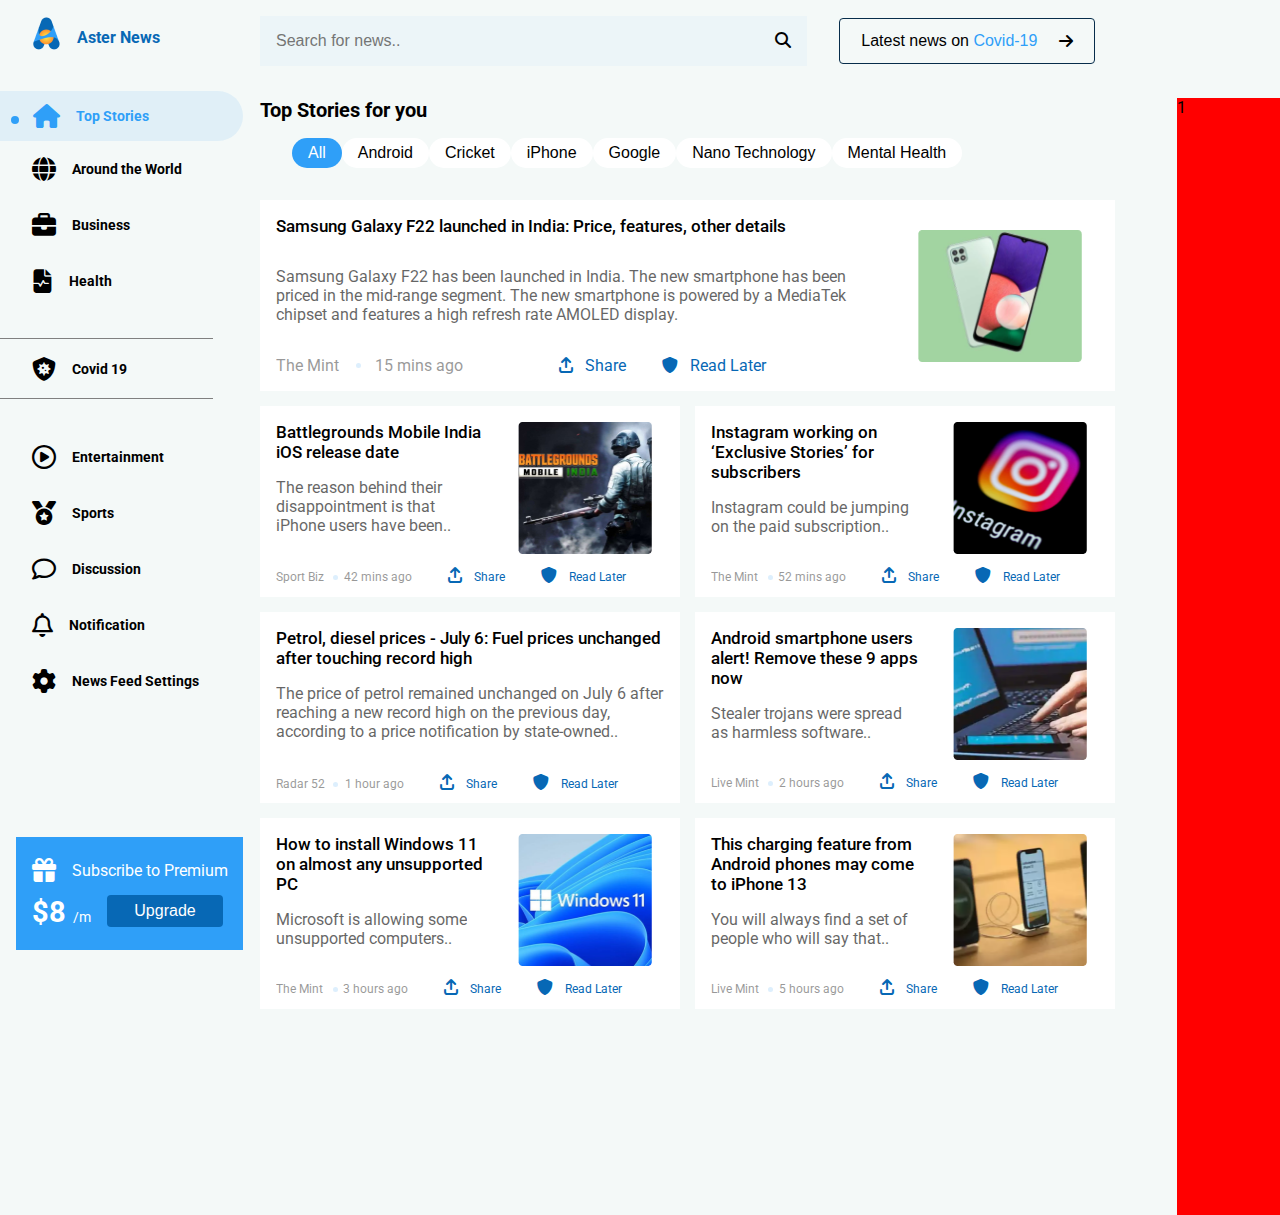
==== index.html @ c5ad4057 "bu seferki ele bil yaxsidi" ====
<!DOCTYPE html>
<html lang="en">
  <head>
    <meta charset="UTF-8" />
    <meta name="viewport" content="width=device-width, initial-scale=1.0" />
    <title>Document</title>
    <!-- css -->
    <link rel="stylesheet" href="./assets/css/style.css" />
    <!-- font -->
    <link
      rel="stylesheet"
      href="https://cdnjs.cloudflare.com/ajax/libs/font-awesome/6.5.2/css/all.min.css"
    />
  </head>
  <body>
    <main class="flex">
      <!-- aside-left -->
      <aside>
        <div class="logo--container flex alingItems pt-16 pl-32">
          <figure class="logo icon--md">
            <img src="./assets/img/Group 2 1.png" alt="logo" />
          </figure>
          <h1 class="pl-16 font--700">Aster News</h1>
        </div>
        <nav>
          <ul class="pt-32">
            <li class="nav--active flex alingItems pl-32">
              <i class="home fa-solid fa-house icon--sm"></i>
              <p class="home text--sm pl-16 font--700">Top Stories</p>
            </li>

            <li class="flex alingItems pl-32 pt-16">
              <i class="fa-solid fa-globe icon--sm"></i>
              <p class="text--sm pl-16 font--700">Around the World</p>
            </li>
            <li class="flex alingItems pl-32 pt-32">
              <i class="fa-solid fa-briefcase icon--sm"></i>
              <p class="text--sm pl-16 font--700">Business</p>
            </li>
            <li class="flex alingItems pl-32 pt-32">
              <i class="fa-solid fa-file-waveform icon--sm"></i>
              <p class="text--sm pl-16 font--700">Health</p>
            </li>
            <div class="nav--covid19 py-32">
              <li class="covid19 flex alingItems pl-32 pt-32">
                <i class="fa-solid fa-shield-virus icon--sm"></i>
                <p class="text--sm pl-16 font--700">Covid 19</p>
              </li>
            </div>
            <li class="flex alingItems pl-32 pt-32">
              <i class="fa-regular fa-circle-play icon--sm"></i>
              <p class="text--sm pl-16 font--700">Entertainment</p>
            </li>
            <li class="flex alingItems pl-32 pt-32">
              <i class="fa-solid fa-medal icon--sm"></i>
              <p class="text--sm pl-16 font--700">Sports</p>
            </li>
            <li class="flex alingItems pl-32 pt-32">
              <i class="fa-regular fa-comment icon--sm"></i>
              <p class="text--sm pl-16 font--700">Discussion</p>
            </li>
            <li class="flex alingItems pl-32 pt-32">
              <i class="fa-regular fa-bell icon--sm"></i>
              <p class="text--sm pl-16 font--700">Notification</p>
            </li>
            <li class="flex alingItems pl-32 pt-32">
              <i class="fa-solid fa-gear icon--sm"></i>
              <p class="text--sm pl-16 font--700">News Feed Settings</p>
            </li>
          </ul>
        </nav>
        <div class="subscribe flex flex-column justifyEvenly m-16 p-16">
          <div class="flex alingItems pb-8">
            <i class="fa-solid fa-gift icon--sm"></i>
            <span class="font--400 pl-16 nowrap">Subscribe to Premium</span>
          </div>
          <div class="flex">
            <span class="font--700 text--xxl"
              >$8 <small class="font--400 text--sm">/m</small></span
            >
            <button class="subscribe--button btn--sm ml-16">Upgrade</button>
          </div>
        </div>
      </aside>
      <section class="section-container">
        <!-- header -->
        <header class="flex justifyBetween">
          <div class="flex alingItems mt-16">
            <div class="src-container">
              <input
                class="src-input p-16"
                placeholder="Search for news.."
                type="text"
              />
              <i class="fa-solid fa-magnifying-glass icon--xs p-16"></i>
            </div>
            <button
              class="button-covid19 flex btn--xl alingItems justifyEvenly ml-32"
            >
              <p class="font--400">
                Latest news on
                <span class="src-covid19 font--500"> Covid-19 </span>
              </p>
              <i class="fa-solid fa-arrow-right icon--xs"></i>
            </button>
          </div>
          <button
            class="src-profile btn--md flex alingItems justifyEvenly mt-32"
          >
            <i class="fa-regular fa-user icon--sm"></i>
            <span class="font--400">My Profile</span>
            <i class="fa-solid fa-chevron-down"></i>
          </button>
        </header>
        <!-- center-nav -->
        <div class="flex justifyBetween mt-32">
          <div>
            <p class="text--lg font--700 pb-16">Top Stories for you</p>
            <div class="center-nav flex ml-32">
              <button class="center-nav-active">All</button>
              <button>Android</button>
              <button>Cricket</button>
              <button>iPhone</button>
              <button>Google</button>
              <button>Nano Technology</button>
              <button>Mental Health</button>
            </div>
            <div class="parent mt-32">
              <!-- div1 -->
              <div class="div1 grid-md flex pl-16">
                <div class="flex flex-column justifyAround text-width-md">
                  <p class="font--500 text--xl">
                    Samsung Galaxy F22 launched in India: Price, features, other
                    details
                  </p>

                  <p class="text-opacity-60">
                    Samsung Galaxy F22 has been launched in India. The new
                    smartphone has been priced in the mid-range segment. The new
                    smartphone is powered by a MediaTek chipset and features a
                    high refresh rate AMOLED display.
                  </p>
                  <div class="position-relative flex alingItems">
                    <div class="pr-32 text-opacity-40">
                      <span>The Mint</span>
                      <span class="minute--point-md px-32">15 mins ago</span>
                    </div>
                    <div class="box-end pl-32">
                      <i class="fa-solid fa-arrow-up-from-bracket pr-8"></i>
                      <span class="pr-32">Share</span>
                      <i class="fa-solid fa-shield pr-8"></i>
                      <span>Read Later</span>
                    </div>
                  </div>
                </div>
                <figure class="flex alingItems pl-32">
                  <img
                    class="img--md pr-8"
                    src="./assets/img/Rectangle 16.png"
                    alt=""
                  />
                </figure>
              </div>
              <!-- div2 -->
              <div class="div2 grid-sm">
                <div class="flex flex-column justifyAround pl-16">
                  <div class="flex mt-16">
                    <div class="text-width-sm">
                      <p class="font--500 text--xl mb-16">
                        Battlegrounds Mobile India iOS release date
                      </p>

                      <p class="text-opacity-60">
                        The reason behind their disappointment is that iPhone
                        users have been..
                      </p>
                    </div>
                    <div class="pl-32">
                      <figure>
                        <img
                          class="img--sm"
                          src="./assets/img/battleground.jpg"
                          alt=""
                        />
                      </figure>
                    </div>
                  </div>
                  <div class="position-relative flex alingItems mt-8">
                    <div class="pr-4 text-opacity-40">
                      <span class="text--xs">Sport Biz</span>
                      <span class="minute--point-sm px-16 text--xs"
                        >42 mins ago</span
                      >
                    </div>
                    <div class="box-end pl-16">
                      <i class="fa-solid fa-arrow-up-from-bracket pr-8"></i>
                      <span class="pr-32 text--xs">Share</span>
                      <i class="fa-solid fa-shield pr-8"></i>
                      <span class="text--xs">Read Later</span>
                    </div>
                  </div>
                </div>
              </div>
              <!-- div3 -->
              <div class="div3 grid-sm">
                <div class="div2 grid-sm">
                  <div class="flex flex-column justifyAround pl-16">
                    <div class="flex mt-16">
                      <div class="text-width-sm">
                        <p class="font--500 text--xl mb-16">
                          Instagram working on ‘Exclusive Stories’ for
                          subscribers
                        </p>

                        <p class="text-opacity-60">
                          Instagram could be jumping on the paid subscription..
                        </p>
                      </div>
                      <div class="pl-32">
                        <figure>
                          <img
                            class="img--sm"
                            src="./assets/img/instagram.png"
                            alt=""
                          />
                        </figure>
                      </div>
                    </div>
                    <div class="position-relative flex alingItems mt-8">
                      <div class="pr-4 text-opacity-40">
                        <span class="text--xs">The Mint</span>
                        <span class="minute--point-sm px-16 text--xs"
                          >52 mins ago</span
                        >
                      </div>
                      <div class="box-end pl-16">
                        <i class="fa-solid fa-arrow-up-from-bracket pr-8"></i>
                        <span class="pr-32 text--xs">Share</span>
                        <i class="fa-solid fa-shield pr-8"></i>
                        <span class="text--xs">Read Later</span>
                      </div>
                    </div>
                  </div>
                </div>
              </div>
              <!-- div4 -->
              <div class="div4 grid-sm">
                <div class="div2 grid-sm">
                  <div class="flex flex-column justifyAround pl-16">
                    <div class="flex mt-16">
                      <div>
                        <p class="font--500 text--xl mb-16">
                          Petrol, diesel prices - July 6: Fuel prices unchanged
                          after touching record high
                        </p>

                        <p class="text-opacity-60">
                          The price of petrol remained unchanged on July 6 after
                          reaching a new record high on the previous day,
                          according to a price notification by state-owned..
                        </p>
                      </div>
                    </div>
                    <div class="position-relative flex alingItems mt-32">
                      <div class="pr-4 text-opacity-40">
                        <span class="text--xs">Radar 52</span>
                        <span class="minute--point-sm px-16 text--xs"
                          >1 hour ago</span
                        >
                      </div>
                      <div class="box-end pl-16">
                        <i class="fa-solid fa-arrow-up-from-bracket pr-8"></i>
                        <span class="pr-32 text--xs">Share</span>
                        <i class="fa-solid fa-shield pr-8"></i>
                        <span class="text--xs">Read Later</span>
                      </div>
                    </div>
                  </div>
                </div>
              </div>
              <!-- div5 -->
              <div class="div5 grid-sm">
                <div class="div2 grid-sm">
                  <div class="flex flex-column justifyAround pl-16">
                    <div class="flex mt-16">
                      <div class="text-width-sm">
                        <p class="font--500 text--xl mb-16">
                          Android smartphone users alert! Remove these 9 apps
                          now
                        </p>

                        <p class="text-opacity-60">
                          Stealer trojans were spread as harmless software..
                        </p>
                      </div>
                      <div class="pl-32">
                        <figure>
                          <img
                            class="img--sm"
                            src="./assets/img/android.png"
                            alt=""
                          />
                        </figure>
                      </div>
                    </div>
                    <div class="position-relative flex alingItems mt-8">
                      <div class="pr-4 text-opacity-40">
                        <span class="text--xs">Live Mint</span>
                        <span class="minute--point-sm px-16 text--xs"
                          >2 hours ago</span
                        >
                      </div>
                      <div class="box-end pl-16">
                        <i class="fa-solid fa-arrow-up-from-bracket pr-8"></i>
                        <span class="pr-32 text--xs">Share</span>
                        <i class="fa-solid fa-shield pr-8"></i>
                        <span class="text--xs">Read Later</span>
                      </div>
                    </div>
                  </div>
                </div>
              </div>
              <!-- div6 -->
              <div class="div6 grid-sm">
                <div class="div2 grid-sm">
                  <div class="flex flex-column justifyAround pl-16">
                    <div class="flex mt-16">
                      <div class="text-width-sm">
                        <p class="font--500 text--xl mb-16">
                          How to install Windows 11 on almost any unsupported PC
                        </p>

                        <p class="text-opacity-60">
                          Microsoft is allowing some unsupported computers..
                        </p>
                      </div>
                      <div class="pl-32">
                        <figure>
                          <img
                            class="img--sm"
                            src="./assets/img/windows 11.png"
                            alt=""
                          />
                        </figure>
                      </div>
                    </div>
                    <div class="position-relative flex alingItems mt-8">
                      <div class="pr-4 text-opacity-40">
                        <span class="text--xs">The Mint</span>
                        <span class="minute--point-sm px-16 text--xs"
                          >3 hours ago</span
                        >
                      </div>
                      <div class="box-end pl-16">
                        <i class="fa-solid fa-arrow-up-from-bracket pr-8"></i>
                        <span class="pr-32 text--xs">Share</span>
                        <i class="fa-solid fa-shield pr-8"></i>
                        <span class="text--xs">Read Later</span>
                      </div>
                    </div>
                  </div>
                </div>
              </div>
              <!-- div7 -->
              <div class="div7 grid-sm">
                <div class="div2 grid-sm">
                  <div class="flex flex-column justifyAround pl-16">
                    <div class="flex mt-16">
                      <div class="text-width-sm">
                        <p class="font--500 text--xl mb-16">
                          This charging feature from Android phones may come to
                          iPhone 13
                        </p>

                        <p class="text-opacity-60">
                          You will always find a set of people who will say
                          that..
                        </p>
                      </div>
                      <div class="pl-32">
                        <figure>
                          <img
                            class="img--sm"
                            src="./assets/img/charging phone.png"
                            alt=""
                          />
                        </figure>
                      </div>
                    </div>
                    <div class="position-relative flex alingItems mt-8">
                      <div class="pr-4 text-opacity-40">
                        <span class="text--xs">Live Mint</span>
                        <span class="minute--point-sm px-16 text--xs"
                          >5 hours ago</span
                        >
                      </div>
                      <div class="box-end pl-16">
                        <i class="fa-solid fa-arrow-up-from-bracket pr-8"></i>
                        <span class="pr-32 text--xs">Share</span>
                        <i class="fa-solid fa-shield pr-8"></i>
                        <span class="text--xs">Read Later</span>
                      </div>
                    </div>
                  </div>
                </div>
              </div>
            </div>
          </div>
          <aside class="aside-right">1</aside>
        </div>
      </section>
    </main>
  </body>
</html>
---- assets/css/style.css ----
@import url(../css/font.css);
@import url(../css/button.css);
@import url(../css/color.css);
@import url(../css/flex.css);
@import url(../css/icon.css);
@import url(../css/img.css);
@import url(../css/margin.css);
@import url(../css/padding.css);
@import url(../css/text.css);
@import url(../css/reset.css);
@import url(../css/aside--left.css);
@import url(../css/section-center.css);
@import url(../css/aside--right.css);
@import url(../css/grid.css);
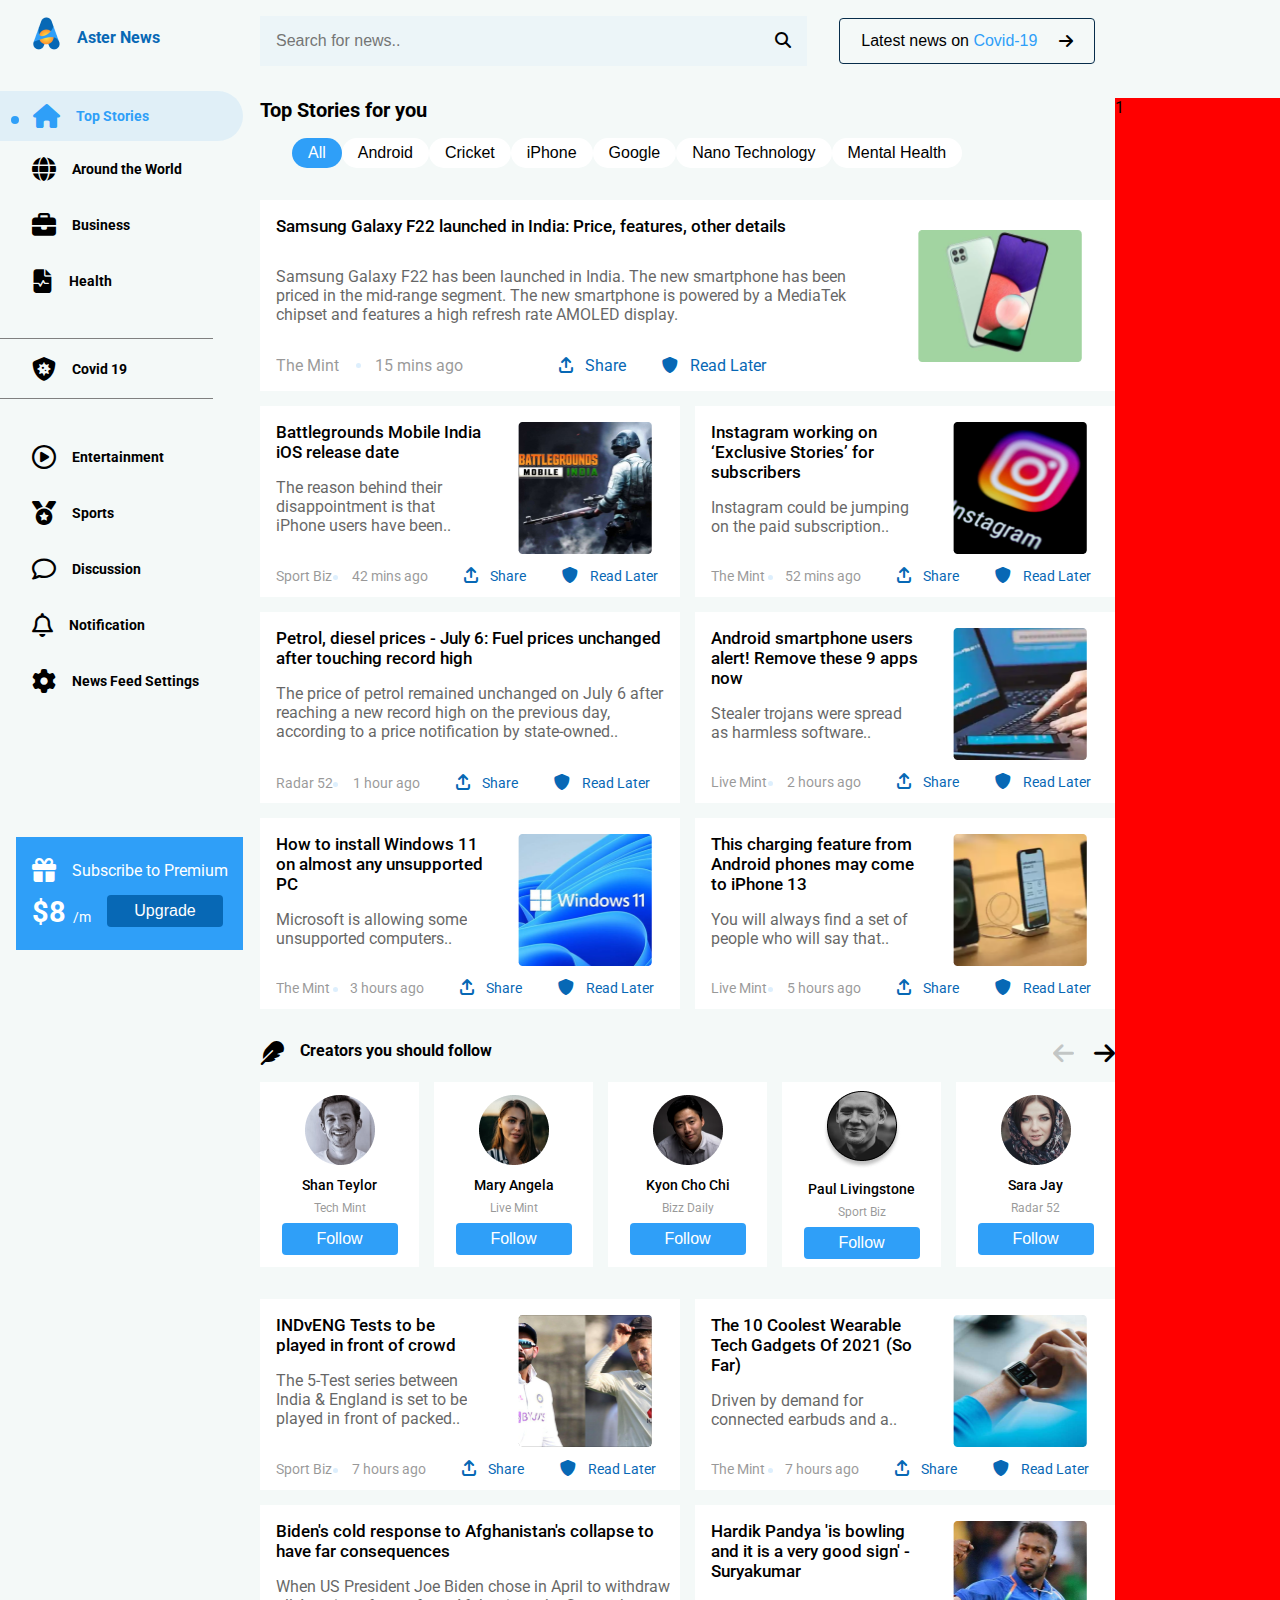
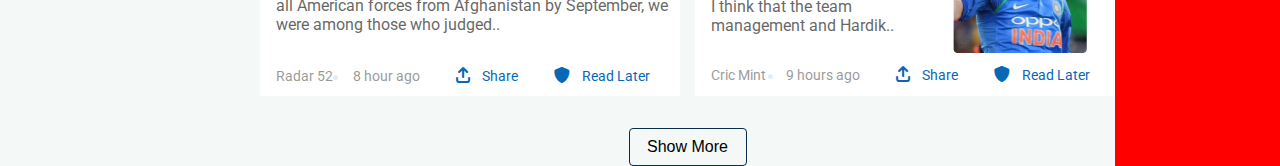
==== commit c0dc8cf4: "alinir" ====
--- a/index.html
+++ b/index.html
@@ -125,7 +125,7 @@
               <button>Nano Technology</button>
               <button>Mental Health</button>
             </div>
-            <div class="parent mt-32">
+            <div class="parent-box-1 mt-32">
               <!-- div1 -->
               <div class="div1 grid-md flex pl-16">
                 <div class="flex flex-column justifyAround text-width-md">
@@ -203,24 +203,276 @@
               </div>
               <!-- div3 -->
               <div class="div3 grid-sm">
-                <div class="div2 grid-sm">
+                <div class="flex flex-column justifyAround pl-16">
+                  <div class="flex mt-16">
+                    <div class="text-width-sm">
+                      <p class="font--500 text--xl mb-16">
+                        Instagram working on ‘Exclusive Stories’ for subscribers
+                      </p>
+
+                      <p class="text-opacity-60">
+                        Instagram could be jumping on the paid subscription..
+                      </p>
+                    </div>
+                    <div class="pl-32">
+                      <figure>
+                        <img
+                          class="img--sm"
+                          src="./assets/img/instagram.png"
+                          alt=""
+                        />
+                      </figure>
+                    </div>
+                  </div>
+                  <div class="position-relative flex alingItems mt-8">
+                    <div class="pr-4 text-opacity-40">
+                      <span class="text--xs">The Mint</span>
+                      <span class="minute--point-sm px-16 text--xs"
+                        >52 mins ago</span
+                      >
+                    </div>
+                    <div class="box-end pl-16">
+                      <i class="fa-solid fa-arrow-up-from-bracket pr-8"></i>
+                      <span class="pr-32 text--xs">Share</span>
+                      <i class="fa-solid fa-shield pr-8"></i>
+                      <span class="text--xs">Read Later</span>
+                    </div>
+                  </div>
+                </div>
+              </div>
+              <!-- div4 -->
+              <div class="div4 grid-sm">
+                <div class="flex flex-column justifyAround pl-16">
+                  <div class="flex mt-16">
+                    <div>
+                      <p class="font--500 text--xl mb-16">
+                        Petrol, diesel prices - July 6: Fuel prices unchanged
+                        after touching record high
+                      </p>
+
+                      <p class="text-opacity-60">
+                        The price of petrol remained unchanged on July 6 after
+                        reaching a new record high on the previous day,
+                        according to a price notification by state-owned..
+                      </p>
+                    </div>
+                  </div>
+                  <div class="position-relative flex alingItems mt-32">
+                    <div class="pr-4 text-opacity-40">
+                      <span class="text--xs">Radar 52</span>
+                      <span class="minute--point-sm px-16 text--xs"
+                        >1 hour ago</span
+                      >
+                    </div>
+                    <div class="box-end pl-16">
+                      <i class="fa-solid fa-arrow-up-from-bracket pr-8"></i>
+                      <span class="pr-32 text--xs">Share</span>
+                      <i class="fa-solid fa-shield pr-8"></i>
+                      <span class="text--xs">Read Later</span>
+                    </div>
+                  </div>
+                </div>
+              </div>
+              <!-- div5 -->
+              <div class="div5 grid-sm">
+                <div class="flex flex-column justifyAround pl-16">
+                  <div class="flex mt-16">
+                    <div class="text-width-sm">
+                      <p class="font--500 text--xl mb-16">
+                        Android smartphone users alert! Remove these 9 apps now
+                      </p>
+                      <p class="text-opacity-60">
+                        Stealer trojans were spread as harmless software..
+                      </p>
+                    </div>
+                    <div class="pl-32">
+                      <figure>
+                        <img
+                          class="img--sm"
+                          src="./assets/img/android.png"
+                          alt=""
+                        />
+                      </figure>
+                    </div>
+                  </div>
+                  <div class="position-relative flex alingItems mt-8">
+                    <div class="pr-4 text-opacity-40">
+                      <span class="text--xs">Live Mint</span>
+                      <span class="minute--point-sm px-16 text--xs"
+                        >2 hours ago</span
+                      >
+                    </div>
+                    <div class="box-end pl-16">
+                      <i class="fa-solid fa-arrow-up-from-bracket pr-8"></i>
+                      <span class="pr-32 text--xs">Share</span>
+                      <i class="fa-solid fa-shield pr-8"></i>
+                      <span class="text--xs">Read Later</span>
+                    </div>
+                  </div>
+                </div>
+              </div>
+              <!-- div6 -->
+              <div class="div6 grid-sm">
+                <div class="flex flex-column justifyAround pl-16">
+                  <div class="flex mt-16">
+                    <div class="text-width-sm">
+                      <p class="font--500 text--xl mb-16">
+                        How to install Windows 11 on almost any unsupported PC
+                      </p>
+
+                      <p class="text-opacity-60">
+                        Microsoft is allowing some unsupported computers..
+                      </p>
+                    </div>
+                    <div class="pl-32">
+                      <figure>
+                        <img
+                          class="img--sm"
+                          src="./assets/img/windows 11.png"
+                          alt=""
+                        />
+                      </figure>
+                    </div>
+                  </div>
+                  <div class="position-relative flex alingItems mt-8">
+                    <div class="pr-4 text-opacity-40">
+                      <span class="text--xs">The Mint</span>
+                      <span class="minute--point-sm px-16 text--xs"
+                        >3 hours ago</span
+                      >
+                    </div>
+                    <div class="box-end pl-16">
+                      <i class="fa-solid fa-arrow-up-from-bracket pr-8"></i>
+                      <span class="pr-32 text--xs">Share</span>
+                      <i class="fa-solid fa-shield pr-8"></i>
+                      <span class="text--xs">Read Later</span>
+                    </div>
+                  </div>
+                </div>
+              </div>
+              <!-- div7 -->
+              <div class="div7 grid-sm">
+                <div class="flex flex-column justifyAround pl-16">
+                  <div class="flex mt-16">
+                    <div class="text-width-sm">
+                      <p class="font--500 text--xl mb-16">
+                        This charging feature from Android phones may come to
+                        iPhone 13
+                      </p>
+
+                      <p class="text-opacity-60">
+                        You will always find a set of people who will say that..
+                      </p>
+                    </div>
+                    <div class="pl-32">
+                      <figure>
+                        <img
+                          class="img--sm"
+                          src="./assets/img/charging phone.png"
+                          alt=""
+                        />
+                      </figure>
+                    </div>
+                  </div>
+                  <div class="position-relative flex alingItems mt-8">
+                    <div class="pr-4 text-opacity-40">
+                      <span class="text--xs">Live Mint</span>
+                      <span class="minute--point-sm px-16 text--xs"
+                        >5 hours ago</span
+                      >
+                    </div>
+                    <div class="box-end pl-16">
+                      <i class="fa-solid fa-arrow-up-from-bracket pr-8"></i>
+                      <span class="pr-32 text--xs">Share</span>
+                      <i class="fa-solid fa-shield pr-8"></i>
+                      <span class="text--xs">Read Later</span>
+                    </div>
+                  </div>
+                </div>
+              </div>
+            </div>
+            <div class="profile-info flex justifyBetween mt-32">
+              <div class="flex">
+                <i class="fa-solid fa-feather icon--sm mr-16"></i>
+                <p class="font--700">Creators you should follow</p>
+              </div>
+              <div class="arrow-icon">
+                <i
+                  class="fa-solid fa-arrow-left icon--sm mr-16 text-opacity-20"
+                ></i>
+                <i class="fa-solid fa-arrow-right icon--sm"></i>
+              </div>
+            </div>
+            <div>
+              <div class="parent-profile mt-16">
+                <!-- div 8 -->
+                <div class="div8 grid-xs d-flex-center flex-column alingItems">
+                  <figure>
+                    <img src="./assets/img/profile 1.png" alt="" />
+                  </figure>
+                  <p class="font--500 text--xs my-8">Shan Teylor</p>
+                  <p class="text--xxs text-opacity-40 mb-8">Tech Mint</p>
+                  <button class="btn-follow btn--sm">Follow</button>
+                </div>
+                <!-- div 9 -->
+                <div class="div9 grid-xs d-flex-center flex-column alingItems">
+                  <figure>
+                    <img src="./assets/img/profile 2.png" alt="" />
+                  </figure>
+                  <p class="font--500 text--xs my-8">Mary Angela</p>
+                  <p class="text--xxs text-opacity-40 mb-8">Live Mint</p>
+                  <button class="btn-follow btn--sm">Follow</button>
+                </div>
+                <!-- div 10 -->
+                <div class="div10 grid-xs d-flex-center flex-column alingItems">
+                  <figure>
+                    <img src="./assets/img/profile 3.png" alt="" />
+                  </figure>
+                  <p class="font--500 text--xs my-8">Kyon Cho Chi</p>
+                  <p class="text--xxs text-opacity-40 mb-8">Bizz Daily</p>
+                  <button class="btn-follow btn--sm">Follow</button>
+                </div>
+                <!-- div 11 -->
+                <div class="div11 grid-xs d-flex-center flex-column alingItems">
+                  <figure>
+                    <img src="./assets/img/profile 4.png" alt="" />
+                  </figure>
+                  <p class="font--500 text--xs my-8">Paul Livingstone</p>
+                  <p class="text--xxs text-opacity-40 mb-8">Sport Biz</p>
+                  <button class="btn-follow btn--sm">Follow</button>
+                </div>
+                <!-- div 12 -->
+                <div class="div12 grid-xs d-flex-center flex-column alingItems">
+                  <figure>
+                    <img src="./assets/img/profile 5.png" alt="" />
+                  </figure>
+                  <p class="font--500 text--xs my-8">Sara Jay</p>
+                  <p class="text--xxs text-opacity-40 mb-8">Radar 52</p>
+                  <button class="btn-follow btn--sm">Follow</button>
+                </div>
+              </div>
+            </div>
+            <div>
+              <div class="parent-box-2 mt-32">
+                <!-- div 13 -->
+                <div class="div13 grid-sm">
                   <div class="flex flex-column justifyAround pl-16">
                     <div class="flex mt-16">
                       <div class="text-width-sm">
                         <p class="font--500 text--xl mb-16">
-                          Instagram working on ‘Exclusive Stories’ for
-                          subscribers
+                          INDvENG Tests to be played in front of crowd
                         </p>
 
                         <p class="text-opacity-60">
-                          Instagram could be jumping on the paid subscription..
+                          The 5-Test series between India & England is set to be
+                          played in front of packed..
                         </p>
                       </div>
                       <div class="pl-32">
                         <figure>
                           <img
                             class="img--sm"
-                            src="./assets/img/instagram.png"
+                            src="./assets/img/test played.png"
                             alt=""
                           />
                         </figure>
@@ -228,9 +480,9 @@
                     </div>
                     <div class="position-relative flex alingItems mt-8">
                       <div class="pr-4 text-opacity-40">
-                        <span class="text--xs">The Mint</span>
+                        <span class="text--xs">Sport Biz</span>
                         <span class="minute--point-sm px-16 text--xs"
-                          >52 mins ago</span
+                          >7 hours ago</span
                         >
                       </div>
                       <div class="box-end pl-16">
@@ -242,30 +494,34 @@
                     </div>
                   </div>
                 </div>
-              </div>
-              <!-- div4 -->
-              <div class="div4 grid-sm">
-                <div class="div2 grid-sm">
+                <!-- div 14 -->
+                <div class="div14 grid-sm">
                   <div class="flex flex-column justifyAround pl-16">
                     <div class="flex mt-16">
-                      <div>
+                      <div class="text-width-sm">
                         <p class="font--500 text--xl mb-16">
-                          Petrol, diesel prices - July 6: Fuel prices unchanged
-                          after touching record high
+                          The 10 Coolest Wearable Tech Gadgets Of 2021 (So Far)
                         </p>
 
                         <p class="text-opacity-60">
-                          The price of petrol remained unchanged on July 6 after
-                          reaching a new record high on the previous day,
-                          according to a price notification by state-owned..
-                        </p>
-                      </div>
-                    </div>
-                    <div class="position-relative flex alingItems mt-32">
+                          Driven by demand for connected earbuds and a..
+                        </p>
+                      </div>
+                      <div class="pl-32">
+                        <figure>
+                          <img
+                            class="img--sm"
+                            src="./assets/img/tech gadgets.png"
+                            alt=""
+                          />
+                        </figure>
+                      </div>
+                    </div>
+                    <div class="position-relative flex alingItems mt-8">
                       <div class="pr-4 text-opacity-40">
-                        <span class="text--xs">Radar 52</span>
+                        <span class="text--xs">The Mint</span>
                         <span class="minute--point-sm px-16 text--xs"
-                          >1 hour ago</span
+                          >7 hours ago</span
                         >
                       </div>
                       <div class="box-end pl-16">
@@ -277,37 +533,28 @@
                     </div>
                   </div>
                 </div>
-              </div>
-              <!-- div5 -->
-              <div class="div5 grid-sm">
-                <div class="div2 grid-sm">
+                <!-- div 15 -->
+                <div class="div15 grid-sm">
                   <div class="flex flex-column justifyAround pl-16">
                     <div class="flex mt-16">
-                      <div class="text-width-sm">
+                      <div>
                         <p class="font--500 text--xl mb-16">
-                          Android smartphone users alert! Remove these 9 apps
-                          now
+                          Biden's cold response to Afghanistan's collapse to
+                          have far consequences
                         </p>
 
                         <p class="text-opacity-60">
-                          Stealer trojans were spread as harmless software..
-                        </p>
-                      </div>
-                      <div class="pl-32">
-                        <figure>
-                          <img
-                            class="img--sm"
-                            src="./assets/img/android.png"
-                            alt=""
-                          />
-                        </figure>
-                      </div>
-                    </div>
-                    <div class="position-relative flex alingItems mt-8">
+                          When US President Joe Biden chose in April to withdraw
+                          all American forces from Afghanistan by September, we
+                          were among those who judged..
+                        </p>
+                      </div>
+                    </div>
+                    <div class="position-relative flex alingItems mt-32">
                       <div class="pr-4 text-opacity-40">
-                        <span class="text--xs">Live Mint</span>
+                        <span class="text--xs">Radar 52</span>
                         <span class="minute--point-sm px-16 text--xs"
-                          >2 hours ago</span
+                          >8 hour ago</span
                         >
                       </div>
                       <div class="box-end pl-16">
@@ -319,26 +566,25 @@
                     </div>
                   </div>
                 </div>
-              </div>
-              <!-- div6 -->
-              <div class="div6 grid-sm">
-                <div class="div2 grid-sm">
+                <!-- div 16 -->
+                <div class="div16 grid-sm">
                   <div class="flex flex-column justifyAround pl-16">
                     <div class="flex mt-16">
                       <div class="text-width-sm">
                         <p class="font--500 text--xl mb-16">
-                          How to install Windows 11 on almost any unsupported PC
+                          Hardik Pandya 'is bowling and it is a very good sign'
+                          - Suryakumar
                         </p>
 
                         <p class="text-opacity-60">
-                          Microsoft is allowing some unsupported computers..
+                          I think that the team management and Hardik..
                         </p>
                       </div>
                       <div class="pl-32">
                         <figure>
                           <img
                             class="img--sm"
-                            src="./assets/img/windows 11.png"
+                            src="./assets/img/hardik pandya.png"
                             alt=""
                           />
                         </figure>
@@ -346,9 +592,9 @@
                     </div>
                     <div class="position-relative flex alingItems mt-8">
                       <div class="pr-4 text-opacity-40">
-                        <span class="text--xs">The Mint</span>
+                        <span class="text--xs">Cric Mint</span>
                         <span class="minute--point-sm px-16 text--xs"
-                          >3 hours ago</span
+                          >9 hours ago</span
                         >
                       </div>
                       <div class="box-end pl-16">
@@ -361,49 +607,9 @@
                   </div>
                 </div>
               </div>
-              <!-- div7 -->
-              <div class="div7 grid-sm">
-                <div class="div2 grid-sm">
-                  <div class="flex flex-column justifyAround pl-16">
-                    <div class="flex mt-16">
-                      <div class="text-width-sm">
-                        <p class="font--500 text--xl mb-16">
-                          This charging feature from Android phones may come to
-                          iPhone 13
-                        </p>
-
-                        <p class="text-opacity-60">
-                          You will always find a set of people who will say
-                          that..
-                        </p>
-                      </div>
-                      <div class="pl-32">
-                        <figure>
-                          <img
-                            class="img--sm"
-                            src="./assets/img/charging phone.png"
-                            alt=""
-                          />
-                        </figure>
-                      </div>
-                    </div>
-                    <div class="position-relative flex alingItems mt-8">
-                      <div class="pr-4 text-opacity-40">
-                        <span class="text--xs">Live Mint</span>
-                        <span class="minute--point-sm px-16 text--xs"
-                          >5 hours ago</span
-                        >
-                      </div>
-                      <div class="box-end pl-16">
-                        <i class="fa-solid fa-arrow-up-from-bracket pr-8"></i>
-                        <span class="pr-32 text--xs">Share</span>
-                        <i class="fa-solid fa-shield pr-8"></i>
-                        <span class="text--xs">Read Later</span>
-                      </div>
-                    </div>
-                  </div>
-                </div>
-              </div>
+            </div>
+            <div class="d-flex-center pt-32">
+              <button class="showMore btn--xs">Show More</button>
             </div>
           </div>
           <aside class="aside-right">1</aside>
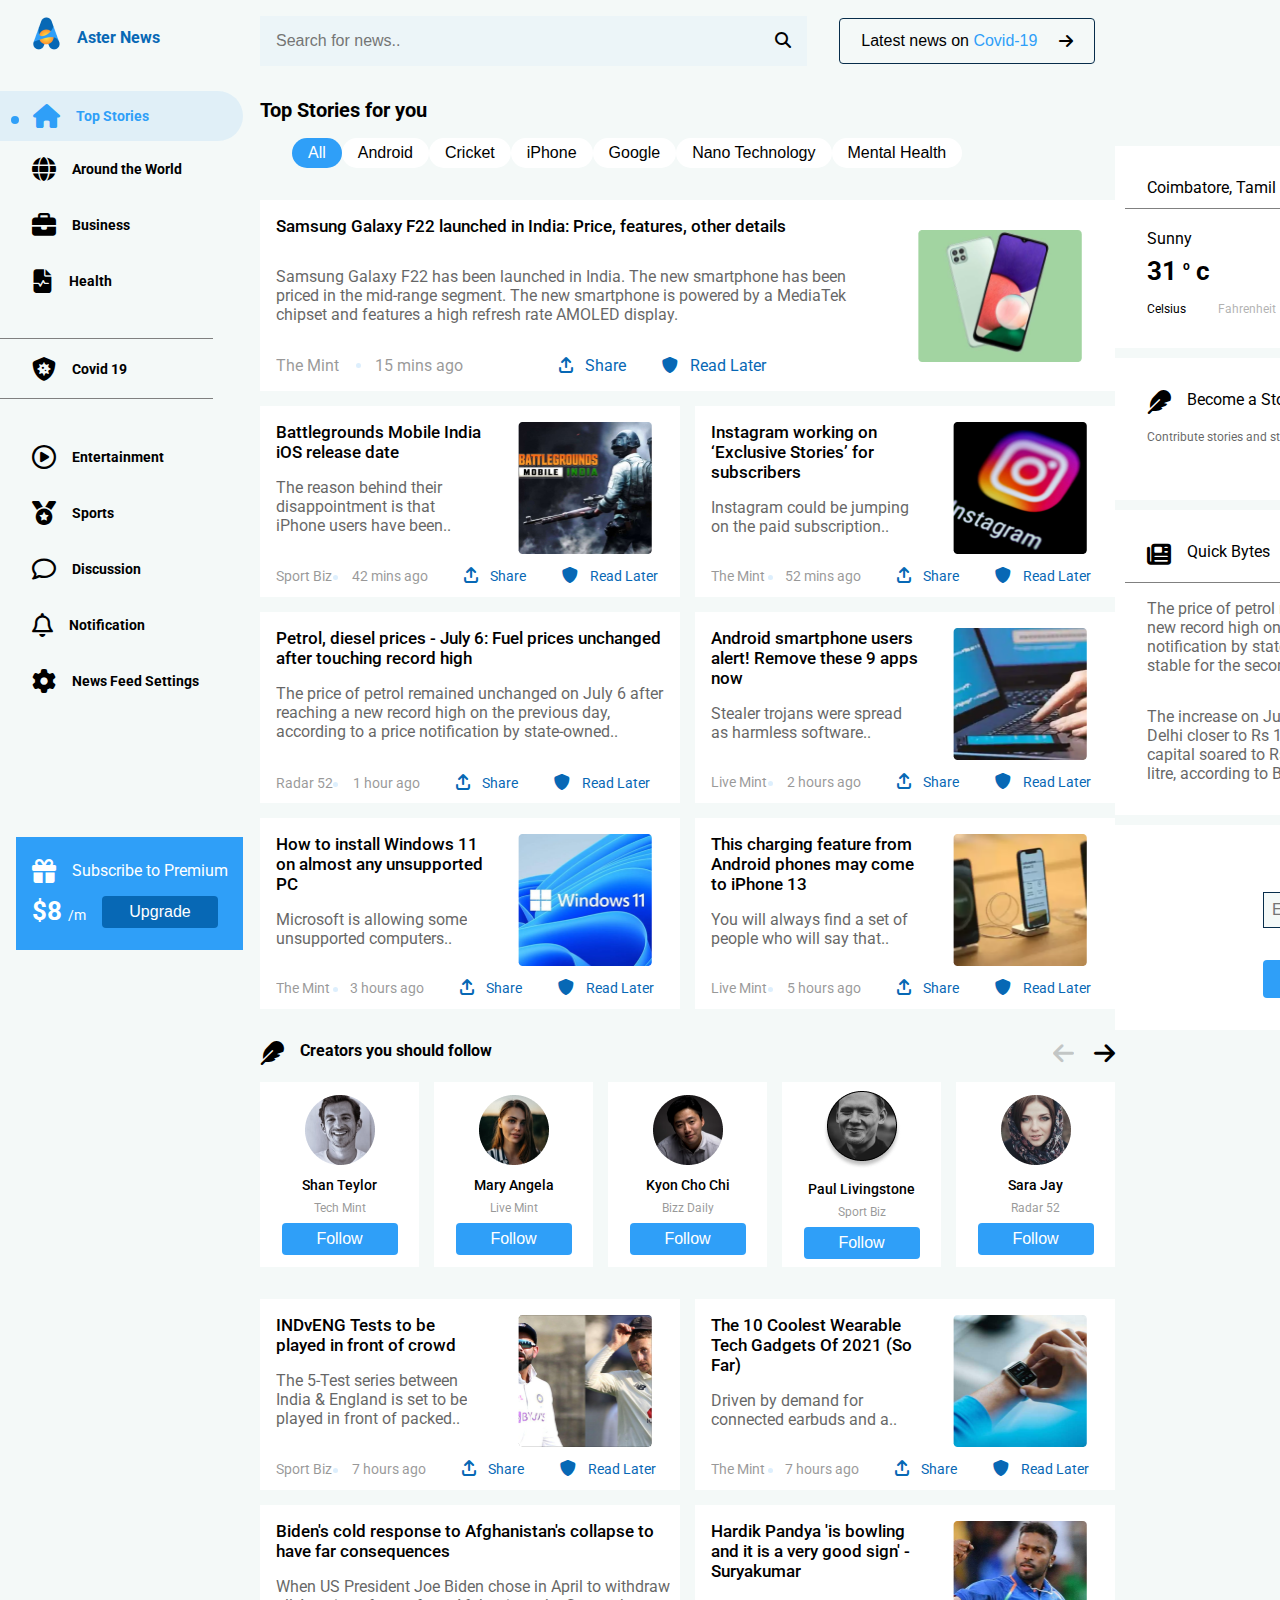
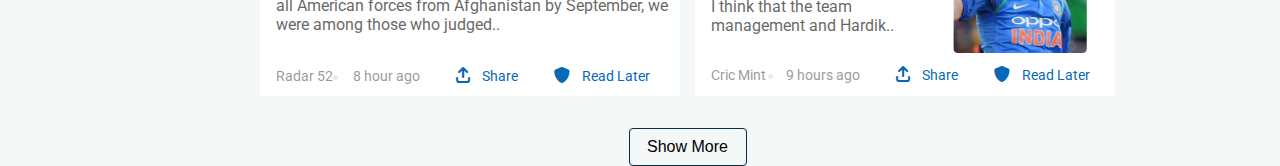
==== commit c177231a: "dizaynerin sehvi" ====
--- a/index.html
+++ b/index.html
@@ -69,7 +69,7 @@
             </li>
           </ul>
         </nav>
-        <div class="subscribe flex flex-column justifyEvenly m-16 p-16">
+        <div class="upgrade flex flex-column justifyEvenly m-16 p-16">
           <div class="flex alingItems pb-8">
             <i class="fa-solid fa-gift icon--sm"></i>
             <span class="font--400 pl-16 nowrap">Subscribe to Premium</span>
@@ -78,7 +78,7 @@
             <span class="font--700 text--xxl"
               >$8 <small class="font--400 text--sm">/m</small></span
             >
-            <button class="subscribe--button btn--sm ml-16">Upgrade</button>
+            <button class="upgrade--button btn--sm ml-16">Upgrade</button>
           </div>
         </div>
       </aside>
@@ -406,7 +406,7 @@
             <div>
               <div class="parent-profile mt-16">
                 <!-- div 8 -->
-                <div class="div8 grid-xs d-flex-center flex-column alingItems">
+                <div class="div8 grid-xss d-flex-center flex-column alingItems">
                   <figure>
                     <img src="./assets/img/profile 1.png" alt="" />
                   </figure>
@@ -415,7 +415,7 @@
                   <button class="btn-follow btn--sm">Follow</button>
                 </div>
                 <!-- div 9 -->
-                <div class="div9 grid-xs d-flex-center flex-column alingItems">
+                <div class="div9 grid-xss d-flex-center flex-column alingItems">
                   <figure>
                     <img src="./assets/img/profile 2.png" alt="" />
                   </figure>
@@ -424,7 +424,9 @@
                   <button class="btn-follow btn--sm">Follow</button>
                 </div>
                 <!-- div 10 -->
-                <div class="div10 grid-xs d-flex-center flex-column alingItems">
+                <div
+                  class="div10 grid-xss d-flex-center flex-column alingItems"
+                >
                   <figure>
                     <img src="./assets/img/profile 3.png" alt="" />
                   </figure>
@@ -433,7 +435,9 @@
                   <button class="btn-follow btn--sm">Follow</button>
                 </div>
                 <!-- div 11 -->
-                <div class="div11 grid-xs d-flex-center flex-column alingItems">
+                <div
+                  class="div11 grid-xss d-flex-center flex-column alingItems"
+                >
                   <figure>
                     <img src="./assets/img/profile 4.png" alt="" />
                   </figure>
@@ -442,7 +446,9 @@
                   <button class="btn-follow btn--sm">Follow</button>
                 </div>
                 <!-- div 12 -->
-                <div class="div12 grid-xs d-flex-center flex-column alingItems">
+                <div
+                  class="div12 grid-xss d-flex-center flex-column alingItems"
+                >
                   <figure>
                     <img src="./assets/img/profile 5.png" alt="" />
                   </figure>
@@ -612,7 +618,91 @@
               <button class="showMore btn--xs">Show More</button>
             </div>
           </div>
-          <aside class="aside-right">1</aside>
+          <aside class="aside-right">
+            <div class="parent-right">
+              <!-- div 17 -->
+              <div class="div17 p-32 grid-xs">
+                <div class="flex justifyBetween">
+                  <p>Coimbatore, Tamil Nadu</p>
+                  <i class="fa-regular fa-circle-xmark icon--xs"></i>
+                </div>
+                <div class="pt-32 flex justifyBetween">
+                  <div>
+                    <p class="pb-8">Sunny</p>
+                    <p class="font--700 text--xxl">
+                      31 <sup class="text--xxs">o</sup> c
+                    </p>
+                  </div>
+                  <div>
+                    <figure><img src="./assets/img/sun.svg" alt="" /></figure>
+                  </div>
+                </div>
+                <div class="flex pt-16">
+                  <p class="pr-32 text--xxs">Celsius</p>
+                  <p class="text--xxs text-opacity-30">Fahrenheit</p>
+                </div>
+              </div>
+              <!-- div 18 -->
+              <div class="div18 grid-xs p-32">
+                <div class="flex">
+                  <i class="fa-solid fa-feather pr-16 icon--sm"></i>
+                  <p>Become a Story Writer</p>
+                </div>
+                <div class="flex justifyBetween pt-16">
+                  <p class="text--xxs text-opacity-60">
+                    Contribute stories and start earning.
+                  </p>
+                  <button class="know-btn btn--xs">Know More</button>
+                </div>
+              </div>
+              <!-- div 19 -->
+              <div class="div19 grid-xs p-32">
+                <div class="flex justifyBetween">
+                  <div class="flex">
+                    <i class="fa-solid fa-newspaper icon--sm pr-16"></i>
+                    <p>Quick Bytes</p>
+                  </div>
+                  <div>
+                    <i
+                      class="fa-solid fa-circle-chevron-left icon--sm pr-8 icon-right-circle text-opacity-20"
+                    ></i>
+                    <i
+                      class="fa-solid fa-circle-chevron-right icon--sm icon-right-circle"
+                    ></i>
+                  </div>
+                </div>
+                <div class="pt-32 text-opacity-60">
+                  <p>
+                    The price of petrol remained unchanged on July 6 after
+                    reaching a new record high on the previous day, according to
+                    a price notification by state-owned fuel retailers. The
+                    diesel price remained stable for the second consecutive day.
+                  </p>
+                  <p class="pt-32">
+                    The increase on July 5, 35th in two months, took the petrol
+                    price in Delhi closer to Rs 100 per litre-mark. The petrol
+                    price in the national capital soared to Rs 99.9 a litre and
+                    diesel was priced at Rs 89.4 per litre, according to Bharat
+                    Petroleum's price listing.
+                  </p>
+                </div>
+              </div>
+              <!-- div 20 -->
+              <div class="div20 grid-xs p-32 flex flex-column alingItems">
+                <div><p>Subscribe to our newsletter</p></div>
+                <div>
+                  <input
+                    class="email p-8 mt-16"
+                    type="text"
+                    placeholder="Enter Email"
+                  />
+                </div>
+                <button class="subscribe--button mt-32 btn--lg">
+                  Subscribe
+                </button>
+              </div>
+            </div>
+          </aside>
         </div>
       </section>
     </main>
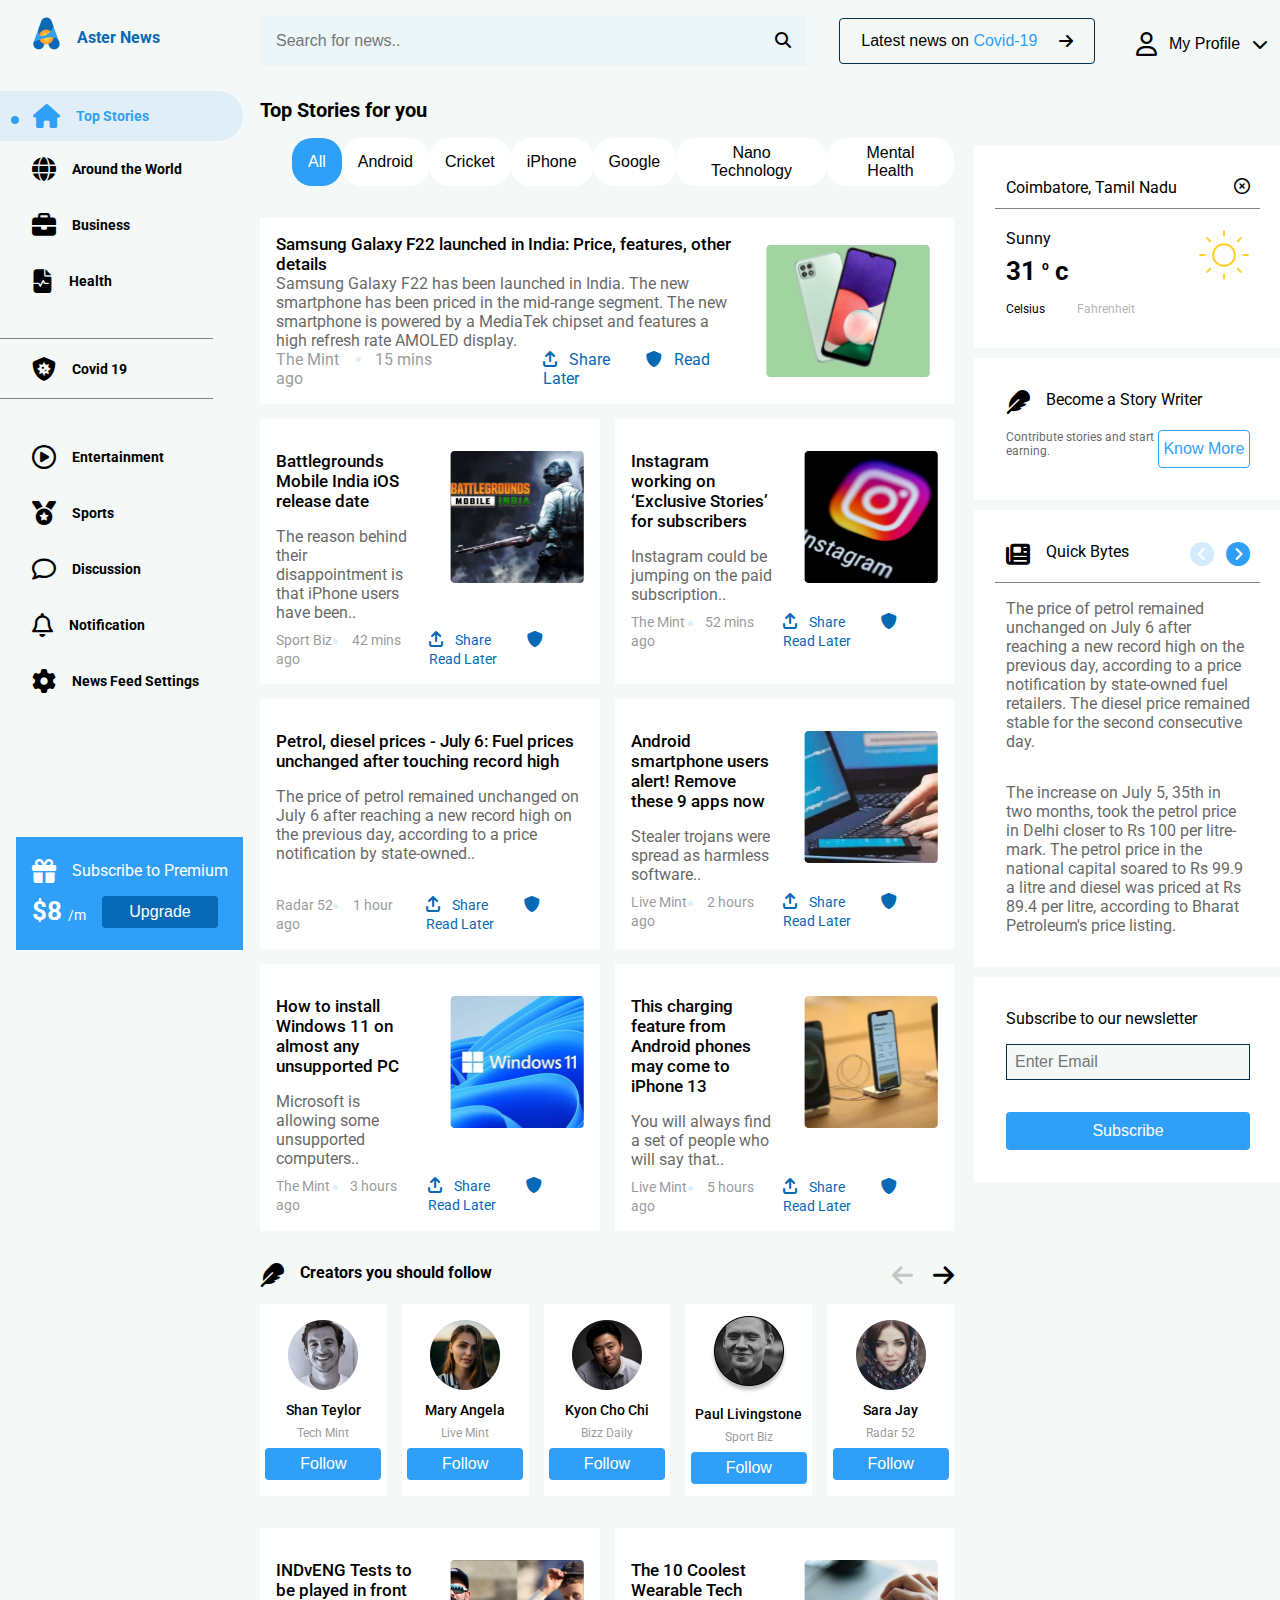
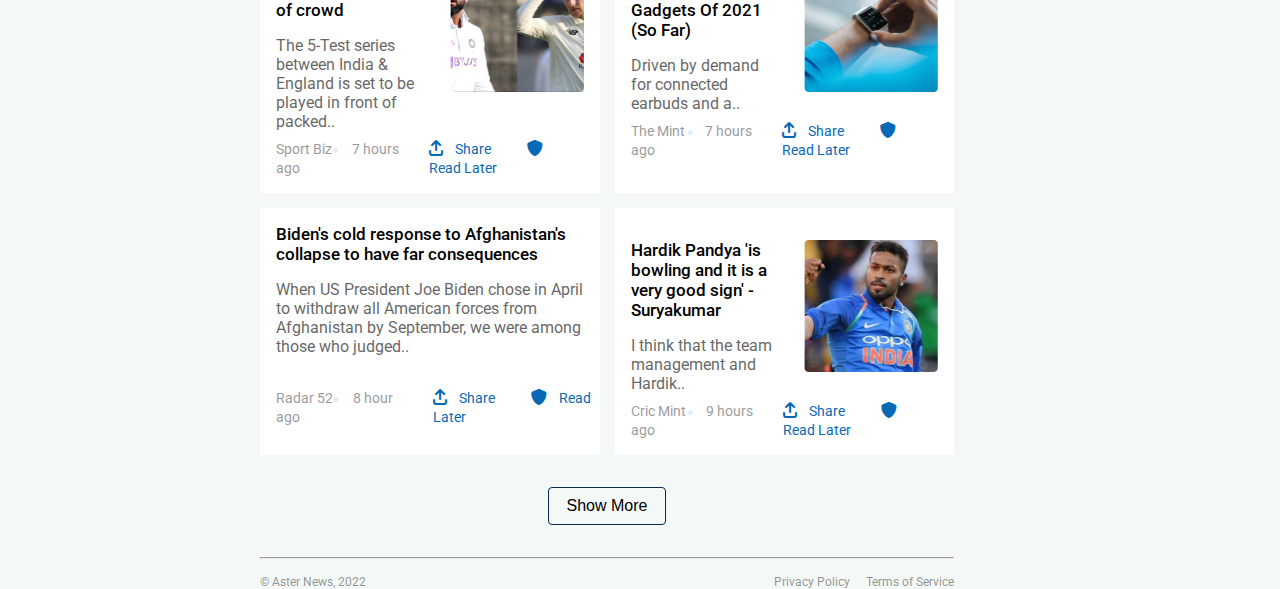
==== commit 09d9d653: "ilk seyife" ====
--- a/index.html
+++ b/index.html
@@ -113,8 +113,8 @@
           </button>
         </header>
         <!-- center-nav -->
-        <div class="flex justifyBetween mt-32">
-          <div>
+        <div class="flex justifyBetween mt-32 container--content">
+          <div class="center--content">
             <p class="text--lg font--700 pb-16">Top Stories for you</p>
             <div class="center-nav flex ml-32">
               <button class="center-nav-active">All</button>
@@ -127,8 +127,8 @@
             </div>
             <div class="parent-box-1 mt-32">
               <!-- div1 -->
-              <div class="div1 grid-md flex pl-16">
-                <div class="flex flex-column justifyAround text-width-md">
+              <div class="div1 flex p-16">
+                <div class="flex flex-column justifyAround">
                   <p class="font--500 text--xl">
                     Samsung Galaxy F22 launched in India: Price, features, other
                     details
@@ -162,10 +162,10 @@
                 </figure>
               </div>
               <!-- div2 -->
-              <div class="div2 grid-sm">
-                <div class="flex flex-column justifyAround pl-16">
+              <div class="div2">
+                <div class="flex flex-column justifyAround p-16">
                   <div class="flex mt-16">
-                    <div class="text-width-sm">
+                    <div>
                       <p class="font--500 text--xl mb-16">
                         Battlegrounds Mobile India iOS release date
                       </p>
@@ -202,10 +202,10 @@
                 </div>
               </div>
               <!-- div3 -->
-              <div class="div3 grid-sm">
-                <div class="flex flex-column justifyAround pl-16">
+              <div class="div3">
+                <div class="flex flex-column justifyAround p-16">
                   <div class="flex mt-16">
-                    <div class="text-width-sm">
+                    <div>
                       <p class="font--500 text--xl mb-16">
                         Instagram working on ‘Exclusive Stories’ for subscribers
                       </p>
@@ -241,8 +241,8 @@
                 </div>
               </div>
               <!-- div4 -->
-              <div class="div4 grid-sm">
-                <div class="flex flex-column justifyAround pl-16">
+              <div class="div4">
+                <div class="flex flex-column justifyAround p-16">
                   <div class="flex mt-16">
                     <div>
                       <p class="font--500 text--xl mb-16">
@@ -274,10 +274,10 @@
                 </div>
               </div>
               <!-- div5 -->
-              <div class="div5 grid-sm">
-                <div class="flex flex-column justifyAround pl-16">
+              <div class="div5">
+                <div class="flex flex-column justifyAround p-16">
                   <div class="flex mt-16">
-                    <div class="text-width-sm">
+                    <div>
                       <p class="font--500 text--xl mb-16">
                         Android smartphone users alert! Remove these 9 apps now
                       </p>
@@ -312,10 +312,10 @@
                 </div>
               </div>
               <!-- div6 -->
-              <div class="div6 grid-sm">
-                <div class="flex flex-column justifyAround pl-16">
+              <div class="div6">
+                <div class="flex flex-column justifyAround p-16">
                   <div class="flex mt-16">
-                    <div class="text-width-sm">
+                    <div>
                       <p class="font--500 text--xl mb-16">
                         How to install Windows 11 on almost any unsupported PC
                       </p>
@@ -351,10 +351,10 @@
                 </div>
               </div>
               <!-- div7 -->
-              <div class="div7 grid-sm">
-                <div class="flex flex-column justifyAround pl-16">
+              <div class="div7">
+                <div class="flex flex-column justifyAround p-16">
                   <div class="flex mt-16">
-                    <div class="text-width-sm">
+                    <div>
                       <p class="font--500 text--xl mb-16">
                         This charging feature from Android phones may come to
                         iPhone 13
@@ -406,7 +406,7 @@
             <div>
               <div class="parent-profile mt-16">
                 <!-- div 8 -->
-                <div class="div8 grid-xss d-flex-center flex-column alingItems">
+                <div class="div8 d-flex-center flex-column alingItems py-16">
                   <figure>
                     <img src="./assets/img/profile 1.png" alt="" />
                   </figure>
@@ -415,7 +415,7 @@
                   <button class="btn-follow btn--sm">Follow</button>
                 </div>
                 <!-- div 9 -->
-                <div class="div9 grid-xss d-flex-center flex-column alingItems">
+                <div class="div9 d-flex-center flex-column alingItems">
                   <figure>
                     <img src="./assets/img/profile 2.png" alt="" />
                   </figure>
@@ -424,9 +424,7 @@
                   <button class="btn-follow btn--sm">Follow</button>
                 </div>
                 <!-- div 10 -->
-                <div
-                  class="div10 grid-xss d-flex-center flex-column alingItems"
-                >
+                <div class="div10 d-flex-center flex-column alingItems">
                   <figure>
                     <img src="./assets/img/profile 3.png" alt="" />
                   </figure>
@@ -435,9 +433,7 @@
                   <button class="btn-follow btn--sm">Follow</button>
                 </div>
                 <!-- div 11 -->
-                <div
-                  class="div11 grid-xss d-flex-center flex-column alingItems"
-                >
+                <div class="div11 d-flex-center flex-column alingItems">
                   <figure>
                     <img src="./assets/img/profile 4.png" alt="" />
                   </figure>
@@ -446,9 +442,7 @@
                   <button class="btn-follow btn--sm">Follow</button>
                 </div>
                 <!-- div 12 -->
-                <div
-                  class="div12 grid-xss d-flex-center flex-column alingItems"
-                >
+                <div class="div12 d-flex-center flex-column alingItems">
                   <figure>
                     <img src="./assets/img/profile 5.png" alt="" />
                   </figure>
@@ -461,10 +455,10 @@
             <div>
               <div class="parent-box-2 mt-32">
                 <!-- div 13 -->
-                <div class="div13 grid-sm">
-                  <div class="flex flex-column justifyAround pl-16">
+                <div class="div13">
+                  <div class="flex flex-column justifyAround p-16">
                     <div class="flex mt-16">
-                      <div class="text-width-sm">
+                      <div>
                         <p class="font--500 text--xl mb-16">
                           INDvENG Tests to be played in front of crowd
                         </p>
@@ -501,10 +495,10 @@
                   </div>
                 </div>
                 <!-- div 14 -->
-                <div class="div14 grid-sm">
-                  <div class="flex flex-column justifyAround pl-16">
+                <div class="div14">
+                  <div class="flex flex-column justifyAround p-16">
                     <div class="flex mt-16">
-                      <div class="text-width-sm">
+                      <div>
                         <p class="font--500 text--xl mb-16">
                           The 10 Coolest Wearable Tech Gadgets Of 2021 (So Far)
                         </p>
@@ -540,7 +534,7 @@
                   </div>
                 </div>
                 <!-- div 15 -->
-                <div class="div15 grid-sm">
+                <div class="div15">
                   <div class="flex flex-column justifyAround pl-16">
                     <div class="flex mt-16">
                       <div>
@@ -573,10 +567,10 @@
                   </div>
                 </div>
                 <!-- div 16 -->
-                <div class="div16 grid-sm">
-                  <div class="flex flex-column justifyAround pl-16">
+                <div class="div16">
+                  <div class="flex flex-column justifyAround p-16">
                     <div class="flex mt-16">
-                      <div class="text-width-sm">
+                      <div>
                         <p class="font--500 text--xl mb-16">
                           Hardik Pandya 'is bowling and it is a very good sign'
                           - Suryakumar
@@ -615,8 +609,16 @@
               </div>
             </div>
             <div class="d-flex-center pt-32">
-              <button class="showMore btn--xs">Show More</button>
-            </div>
+              <button class="showMore btn--xs mb-32">Show More</button>
+            </div>
+            <hr />
+            <footer class="flex justifyBetween pt-16 text--xxs text-opacity-40">
+              <div><p>© Aster News, 2022</p></div>
+              <div class="flex">
+                <p>Privacy Policy</p>
+                <p class="ml-16">Terms of Service</p>
+              </div>
+            </footer>
           </div>
           <aside class="aside-right">
             <div class="parent-right">
@@ -688,7 +690,7 @@
                 </div>
               </div>
               <!-- div 20 -->
-              <div class="div20 grid-xs p-32 flex flex-column alingItems">
+              <div class="div20 grid-xs p-32 flex flex-column">
                 <div><p>Subscribe to our newsletter</p></div>
                 <div>
                   <input
--- a/assets/css/style.css
+++ b/assets/css/style.css
@@ -11,4 +11,4 @@
 @import url(../css/aside--left.css);
 @import url(../css/section-center.css);
 @import url(../css/aside--right.css);
-@import url(../css/grid.css);
+@import url(../css/box.css);
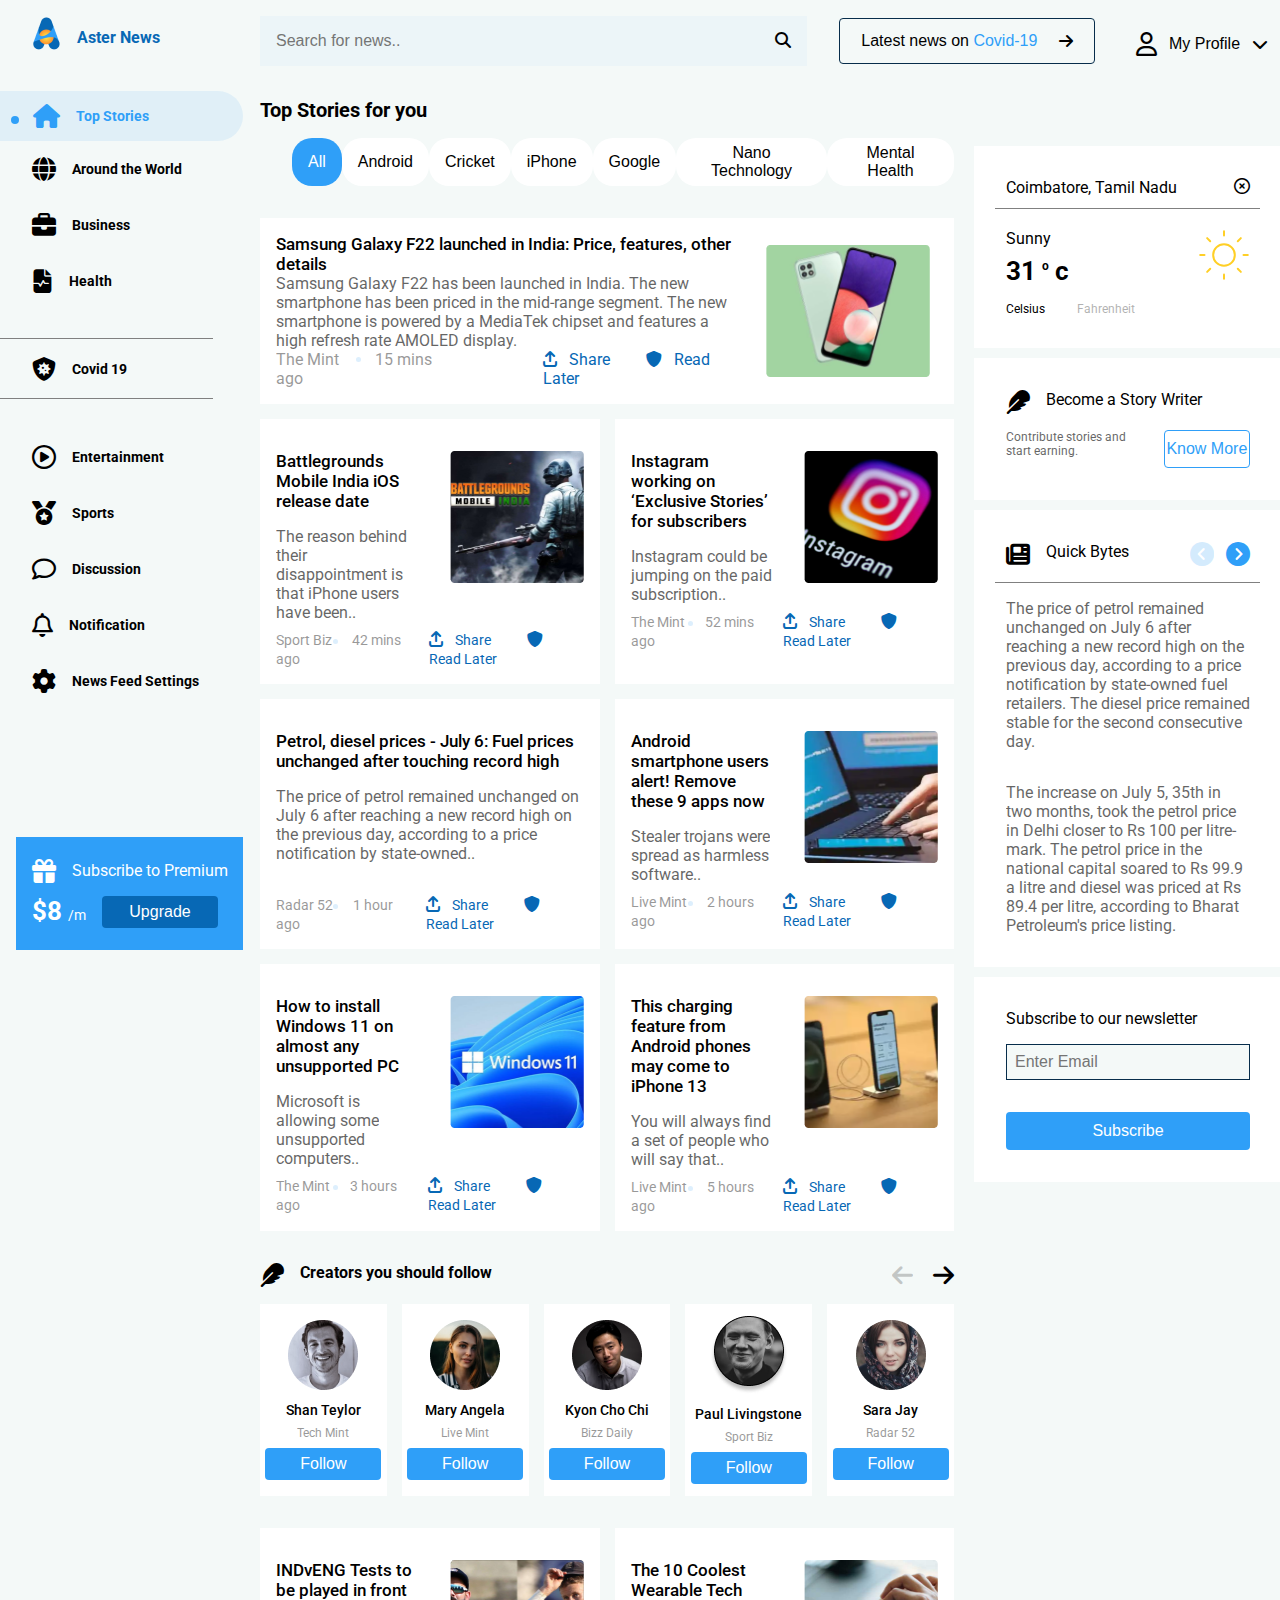
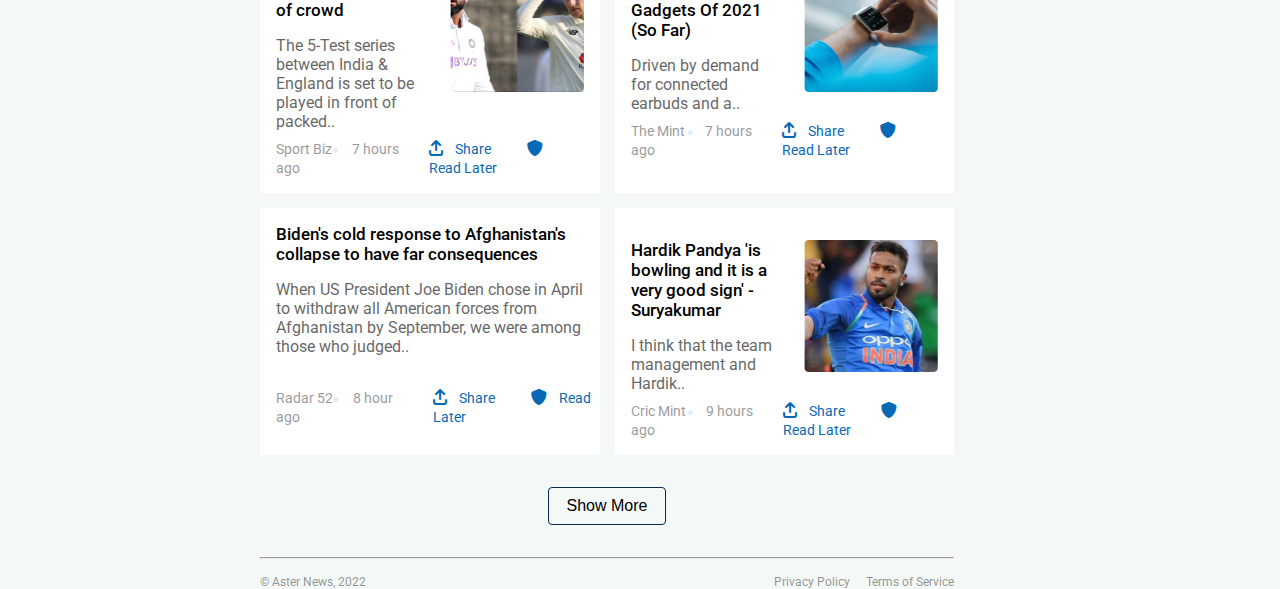
==== commit d0b8a2af: "fixed bug" ====
--- a/index.html
+++ b/index.html
@@ -25,8 +25,10 @@
         <nav>
           <ul class="pt-32">
             <li class="nav--active flex alingItems pl-32">
-              <i class="home fa-solid fa-house icon--sm"></i>
-              <p class="home text--sm pl-16 font--700">Top Stories</p>
+              <a class="flex alingItems" href="./pages/view.html">
+                <i class="home fa-solid fa-house icon--sm"></i>
+                <p class="home text--sm pl-16 font--700">Top Stories</p>
+              </a>
             </li>
 
             <li class="flex alingItems pl-32 pt-16">
@@ -654,7 +656,7 @@
                   <p class="text--xxs text-opacity-60">
                     Contribute stories and start earning.
                   </p>
-                  <button class="know-btn btn--xs">Know More</button>
+                  <button class="know-btn btn--xs ml-16">Know More</button>
                 </div>
               </div>
               <!-- div 19 -->
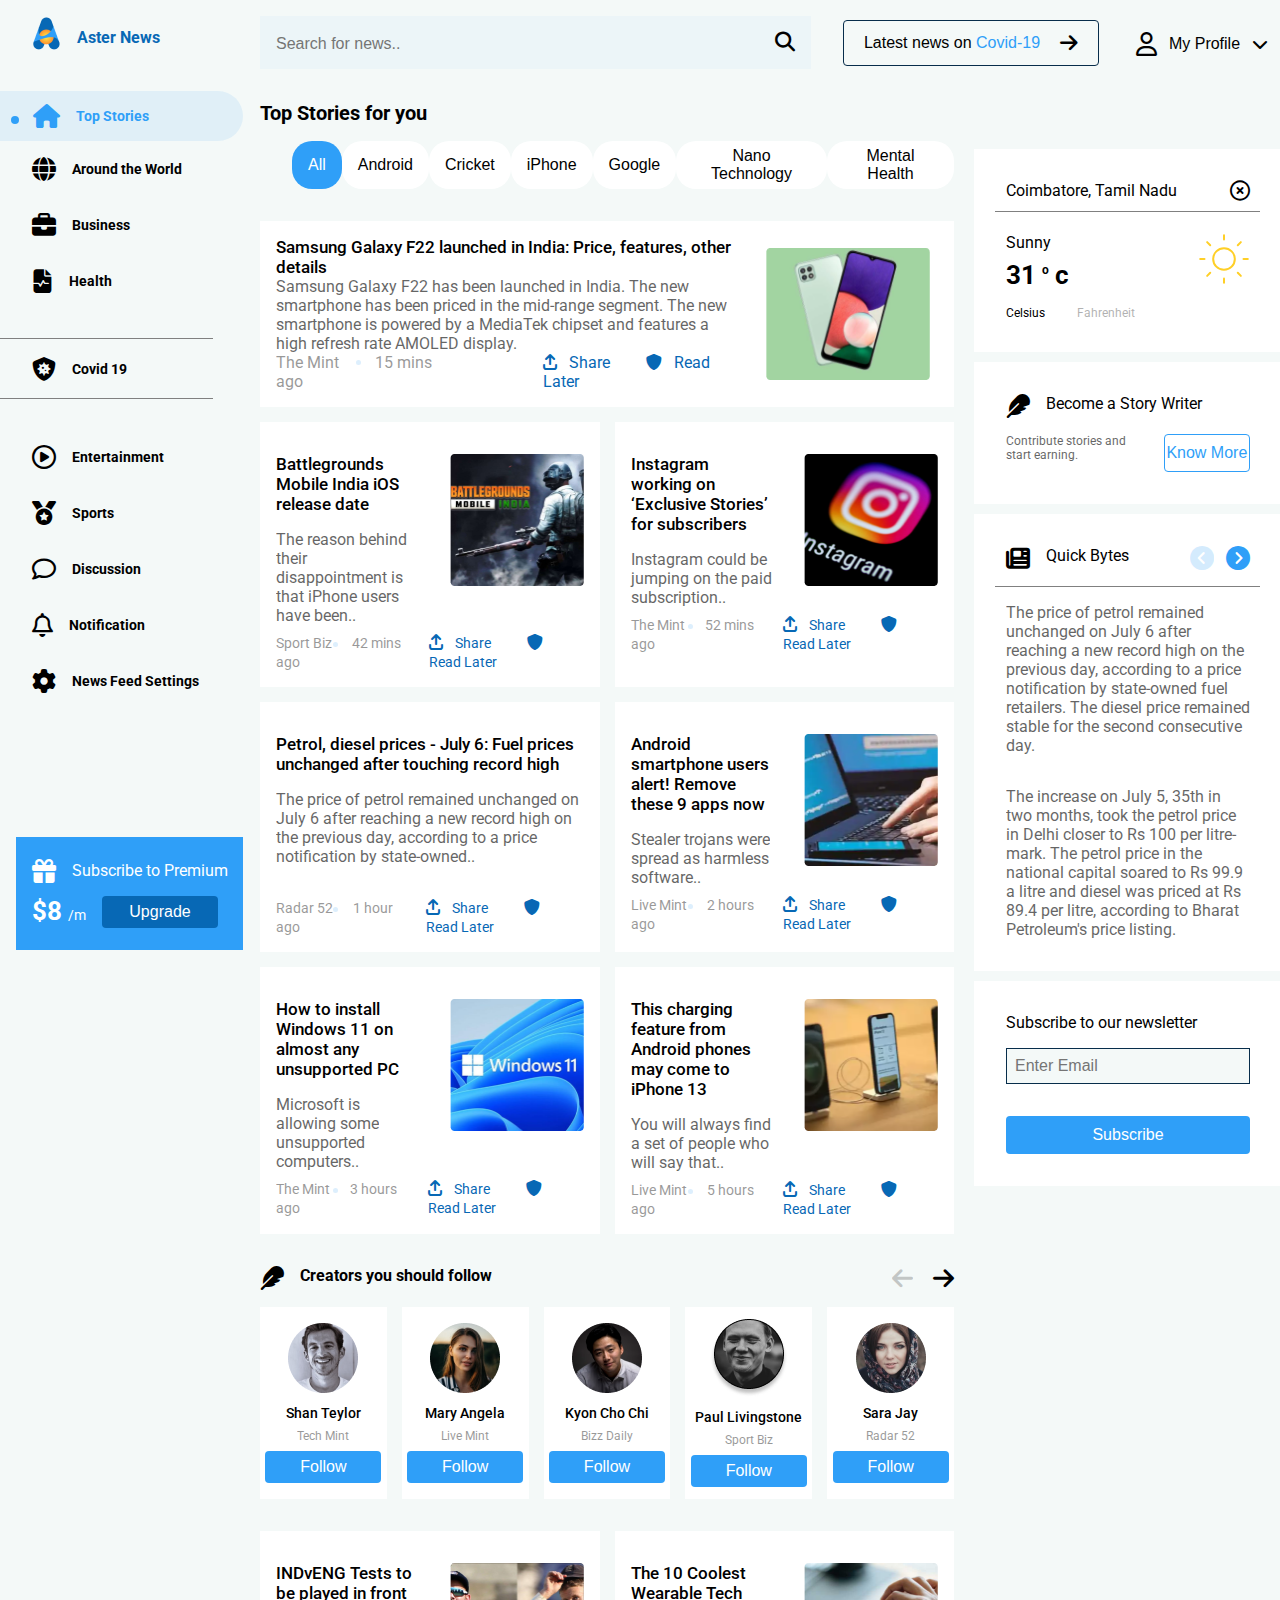
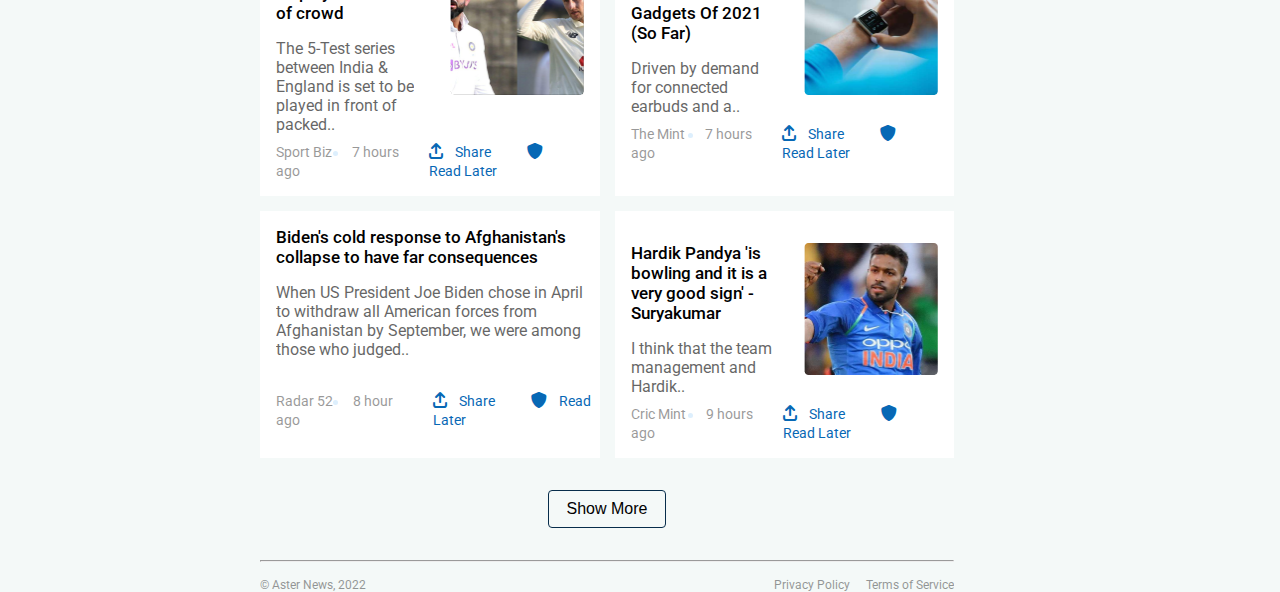
==== commit b86c52af: "the end" ====
--- a/index.html
+++ b/index.html
@@ -474,7 +474,7 @@
                         <figure>
                           <img
                             class="img--sm"
-                            src="./assets/img/test played.png"
+                            src="./assets/img/india and england.png"
                             alt=""
                           />
                         </figure>
--- a/assets/css/style.css
+++ b/assets/css/style.css
@@ -12,3 +12,4 @@
 @import url(../css/section-center.css);
 @import url(../css/aside--right.css);
 @import url(../css/box.css);
+@import url(../css/view.css);
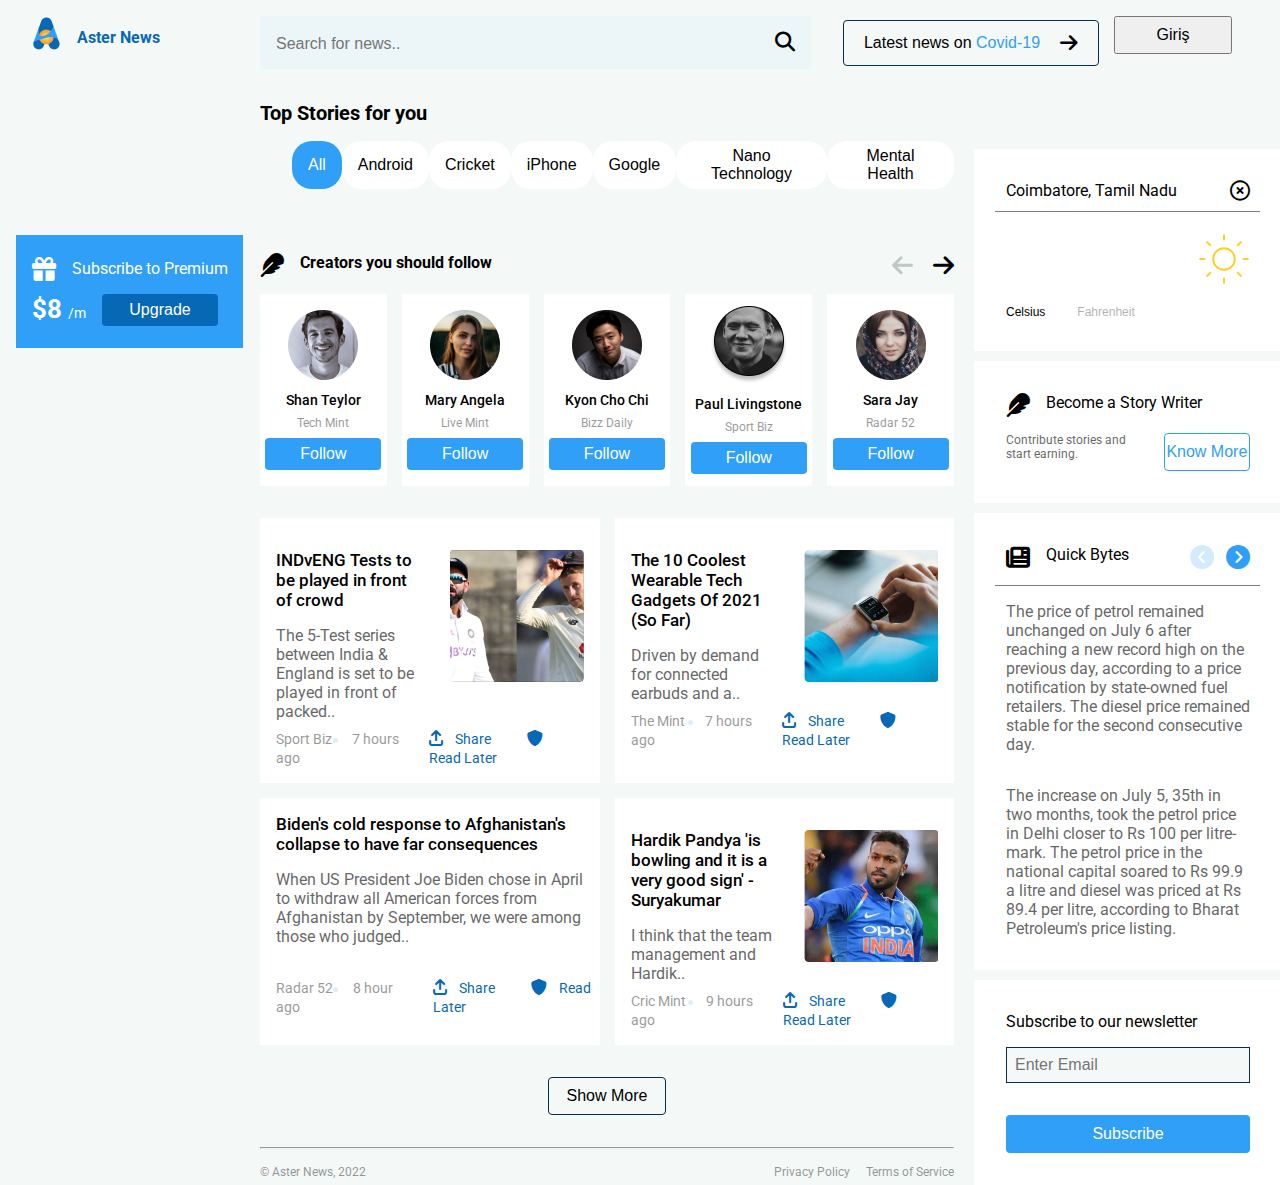
==== commit 804dd14a: "test commit" ====
--- a/index.html
+++ b/index.html
@@ -14,6 +14,7 @@
   </head>
   <body>
     <main class="flex">
+      <div id="overlay" class="d-none"></div>
       <!-- aside-left -->
       <aside>
         <div class="logo--container flex alingItems pt-16 pl-32">
@@ -23,53 +24,7 @@
           <h1 class="pl-16 font--700">Aster News</h1>
         </div>
         <nav>
-          <ul class="pt-32">
-            <li class="nav--active flex alingItems pl-32">
-              <a class="flex alingItems" href="./pages/view.html">
-                <i class="home fa-solid fa-house icon--sm"></i>
-                <p class="home text--sm pl-16 font--700">Top Stories</p>
-              </a>
-            </li>
-
-            <li class="flex alingItems pl-32 pt-16">
-              <i class="fa-solid fa-globe icon--sm"></i>
-              <p class="text--sm pl-16 font--700">Around the World</p>
-            </li>
-            <li class="flex alingItems pl-32 pt-32">
-              <i class="fa-solid fa-briefcase icon--sm"></i>
-              <p class="text--sm pl-16 font--700">Business</p>
-            </li>
-            <li class="flex alingItems pl-32 pt-32">
-              <i class="fa-solid fa-file-waveform icon--sm"></i>
-              <p class="text--sm pl-16 font--700">Health</p>
-            </li>
-            <div class="nav--covid19 py-32">
-              <li class="covid19 flex alingItems pl-32 pt-32">
-                <i class="fa-solid fa-shield-virus icon--sm"></i>
-                <p class="text--sm pl-16 font--700">Covid 19</p>
-              </li>
-            </div>
-            <li class="flex alingItems pl-32 pt-32">
-              <i class="fa-regular fa-circle-play icon--sm"></i>
-              <p class="text--sm pl-16 font--700">Entertainment</p>
-            </li>
-            <li class="flex alingItems pl-32 pt-32">
-              <i class="fa-solid fa-medal icon--sm"></i>
-              <p class="text--sm pl-16 font--700">Sports</p>
-            </li>
-            <li class="flex alingItems pl-32 pt-32">
-              <i class="fa-regular fa-comment icon--sm"></i>
-              <p class="text--sm pl-16 font--700">Discussion</p>
-            </li>
-            <li class="flex alingItems pl-32 pt-32">
-              <i class="fa-regular fa-bell icon--sm"></i>
-              <p class="text--sm pl-16 font--700">Notification</p>
-            </li>
-            <li class="flex alingItems pl-32 pt-32">
-              <i class="fa-solid fa-gear icon--sm"></i>
-              <p class="text--sm pl-16 font--700">News Feed Settings</p>
-            </li>
-          </ul>
+          <ul id="categories" class="pt-32"></ul>
         </nav>
         <div class="upgrade flex flex-column justifyEvenly m-16 p-16">
           <div class="flex alingItems pb-8">
@@ -106,14 +61,15 @@
               <i class="fa-solid fa-arrow-right icon--xs"></i>
             </button>
           </div>
-          <button
-            class="src-profile btn--md flex alingItems justifyEvenly mt-32"
-          >
-            <i class="fa-regular fa-user icon--sm"></i>
-            <span class="font--400">My Profile</span>
-            <i class="fa-solid fa-chevron-down"></i>
-          </button>
+          <button id="signInBtn" class="btn--xs mr-48 mt-16">Giriş</button>
         </header>
+        <div id="userProfile" class="flex d-none">
+          <figure>
+            <img id="userImg" src="./assets/img/profile 1.png" alt="" />
+          </figure>
+          <p id="username">John Doe</p>
+          <button id="logout">logout</button>
+        </div>
         <!-- center-nav -->
         <div class="flex justifyBetween mt-32 container--content">
           <div class="center--content">
@@ -127,272 +83,7 @@
               <button>Nano Technology</button>
               <button>Mental Health</button>
             </div>
-            <div class="parent-box-1 mt-32">
-              <!-- div1 -->
-              <div class="div1 flex p-16">
-                <div class="flex flex-column justifyAround">
-                  <p class="font--500 text--xl">
-                    Samsung Galaxy F22 launched in India: Price, features, other
-                    details
-                  </p>
-
-                  <p class="text-opacity-60">
-                    Samsung Galaxy F22 has been launched in India. The new
-                    smartphone has been priced in the mid-range segment. The new
-                    smartphone is powered by a MediaTek chipset and features a
-                    high refresh rate AMOLED display.
-                  </p>
-                  <div class="position-relative flex alingItems">
-                    <div class="pr-32 text-opacity-40">
-                      <span>The Mint</span>
-                      <span class="minute--point-md px-32">15 mins ago</span>
-                    </div>
-                    <div class="box-end pl-32">
-                      <i class="fa-solid fa-arrow-up-from-bracket pr-8"></i>
-                      <span class="pr-32">Share</span>
-                      <i class="fa-solid fa-shield pr-8"></i>
-                      <span>Read Later</span>
-                    </div>
-                  </div>
-                </div>
-                <figure class="flex alingItems pl-32">
-                  <img
-                    class="img--md pr-8"
-                    src="./assets/img/Rectangle 16.png"
-                    alt=""
-                  />
-                </figure>
-              </div>
-              <!-- div2 -->
-              <div class="div2">
-                <div class="flex flex-column justifyAround p-16">
-                  <div class="flex mt-16">
-                    <div>
-                      <p class="font--500 text--xl mb-16">
-                        Battlegrounds Mobile India iOS release date
-                      </p>
-
-                      <p class="text-opacity-60">
-                        The reason behind their disappointment is that iPhone
-                        users have been..
-                      </p>
-                    </div>
-                    <div class="pl-32">
-                      <figure>
-                        <img
-                          class="img--sm"
-                          src="./assets/img/battleground.jpg"
-                          alt=""
-                        />
-                      </figure>
-                    </div>
-                  </div>
-                  <div class="position-relative flex alingItems mt-8">
-                    <div class="pr-4 text-opacity-40">
-                      <span class="text--xs">Sport Biz</span>
-                      <span class="minute--point-sm px-16 text--xs"
-                        >42 mins ago</span
-                      >
-                    </div>
-                    <div class="box-end pl-16">
-                      <i class="fa-solid fa-arrow-up-from-bracket pr-8"></i>
-                      <span class="pr-32 text--xs">Share</span>
-                      <i class="fa-solid fa-shield pr-8"></i>
-                      <span class="text--xs">Read Later</span>
-                    </div>
-                  </div>
-                </div>
-              </div>
-              <!-- div3 -->
-              <div class="div3">
-                <div class="flex flex-column justifyAround p-16">
-                  <div class="flex mt-16">
-                    <div>
-                      <p class="font--500 text--xl mb-16">
-                        Instagram working on ‘Exclusive Stories’ for subscribers
-                      </p>
-
-                      <p class="text-opacity-60">
-                        Instagram could be jumping on the paid subscription..
-                      </p>
-                    </div>
-                    <div class="pl-32">
-                      <figure>
-                        <img
-                          class="img--sm"
-                          src="./assets/img/instagram.png"
-                          alt=""
-                        />
-                      </figure>
-                    </div>
-                  </div>
-                  <div class="position-relative flex alingItems mt-8">
-                    <div class="pr-4 text-opacity-40">
-                      <span class="text--xs">The Mint</span>
-                      <span class="minute--point-sm px-16 text--xs"
-                        >52 mins ago</span
-                      >
-                    </div>
-                    <div class="box-end pl-16">
-                      <i class="fa-solid fa-arrow-up-from-bracket pr-8"></i>
-                      <span class="pr-32 text--xs">Share</span>
-                      <i class="fa-solid fa-shield pr-8"></i>
-                      <span class="text--xs">Read Later</span>
-                    </div>
-                  </div>
-                </div>
-              </div>
-              <!-- div4 -->
-              <div class="div4">
-                <div class="flex flex-column justifyAround p-16">
-                  <div class="flex mt-16">
-                    <div>
-                      <p class="font--500 text--xl mb-16">
-                        Petrol, diesel prices - July 6: Fuel prices unchanged
-                        after touching record high
-                      </p>
-
-                      <p class="text-opacity-60">
-                        The price of petrol remained unchanged on July 6 after
-                        reaching a new record high on the previous day,
-                        according to a price notification by state-owned..
-                      </p>
-                    </div>
-                  </div>
-                  <div class="position-relative flex alingItems mt-32">
-                    <div class="pr-4 text-opacity-40">
-                      <span class="text--xs">Radar 52</span>
-                      <span class="minute--point-sm px-16 text--xs"
-                        >1 hour ago</span
-                      >
-                    </div>
-                    <div class="box-end pl-16">
-                      <i class="fa-solid fa-arrow-up-from-bracket pr-8"></i>
-                      <span class="pr-32 text--xs">Share</span>
-                      <i class="fa-solid fa-shield pr-8"></i>
-                      <span class="text--xs">Read Later</span>
-                    </div>
-                  </div>
-                </div>
-              </div>
-              <!-- div5 -->
-              <div class="div5">
-                <div class="flex flex-column justifyAround p-16">
-                  <div class="flex mt-16">
-                    <div>
-                      <p class="font--500 text--xl mb-16">
-                        Android smartphone users alert! Remove these 9 apps now
-                      </p>
-                      <p class="text-opacity-60">
-                        Stealer trojans were spread as harmless software..
-                      </p>
-                    </div>
-                    <div class="pl-32">
-                      <figure>
-                        <img
-                          class="img--sm"
-                          src="./assets/img/android.png"
-                          alt=""
-                        />
-                      </figure>
-                    </div>
-                  </div>
-                  <div class="position-relative flex alingItems mt-8">
-                    <div class="pr-4 text-opacity-40">
-                      <span class="text--xs">Live Mint</span>
-                      <span class="minute--point-sm px-16 text--xs"
-                        >2 hours ago</span
-                      >
-                    </div>
-                    <div class="box-end pl-16">
-                      <i class="fa-solid fa-arrow-up-from-bracket pr-8"></i>
-                      <span class="pr-32 text--xs">Share</span>
-                      <i class="fa-solid fa-shield pr-8"></i>
-                      <span class="text--xs">Read Later</span>
-                    </div>
-                  </div>
-                </div>
-              </div>
-              <!-- div6 -->
-              <div class="div6">
-                <div class="flex flex-column justifyAround p-16">
-                  <div class="flex mt-16">
-                    <div>
-                      <p class="font--500 text--xl mb-16">
-                        How to install Windows 11 on almost any unsupported PC
-                      </p>
-
-                      <p class="text-opacity-60">
-                        Microsoft is allowing some unsupported computers..
-                      </p>
-                    </div>
-                    <div class="pl-32">
-                      <figure>
-                        <img
-                          class="img--sm"
-                          src="./assets/img/windows 11.png"
-                          alt=""
-                        />
-                      </figure>
-                    </div>
-                  </div>
-                  <div class="position-relative flex alingItems mt-8">
-                    <div class="pr-4 text-opacity-40">
-                      <span class="text--xs">The Mint</span>
-                      <span class="minute--point-sm px-16 text--xs"
-                        >3 hours ago</span
-                      >
-                    </div>
-                    <div class="box-end pl-16">
-                      <i class="fa-solid fa-arrow-up-from-bracket pr-8"></i>
-                      <span class="pr-32 text--xs">Share</span>
-                      <i class="fa-solid fa-shield pr-8"></i>
-                      <span class="text--xs">Read Later</span>
-                    </div>
-                  </div>
-                </div>
-              </div>
-              <!-- div7 -->
-              <div class="div7">
-                <div class="flex flex-column justifyAround p-16">
-                  <div class="flex mt-16">
-                    <div>
-                      <p class="font--500 text--xl mb-16">
-                        This charging feature from Android phones may come to
-                        iPhone 13
-                      </p>
-
-                      <p class="text-opacity-60">
-                        You will always find a set of people who will say that..
-                      </p>
-                    </div>
-                    <div class="pl-32">
-                      <figure>
-                        <img
-                          class="img--sm"
-                          src="./assets/img/charging phone.png"
-                          alt=""
-                        />
-                      </figure>
-                    </div>
-                  </div>
-                  <div class="position-relative flex alingItems mt-8">
-                    <div class="pr-4 text-opacity-40">
-                      <span class="text--xs">Live Mint</span>
-                      <span class="minute--point-sm px-16 text--xs"
-                        >5 hours ago</span
-                      >
-                    </div>
-                    <div class="box-end pl-16">
-                      <i class="fa-solid fa-arrow-up-from-bracket pr-8"></i>
-                      <span class="pr-32 text--xs">Share</span>
-                      <i class="fa-solid fa-shield pr-8"></i>
-                      <span class="text--xs">Read Later</span>
-                    </div>
-                  </div>
-                </div>
-              </div>
-            </div>
+            <div id="newsContainer" class="parent-box-1 mt-32"></div>
             <div class="profile-info flex justifyBetween mt-32">
               <div class="flex">
                 <i class="fa-solid fa-feather icon--sm mr-16"></i>
@@ -632,18 +323,25 @@
                 </div>
                 <div class="pt-32 flex justifyBetween">
                   <div>
-                    <p class="pb-8">Sunny</p>
-                    <p class="font--700 text--xxl">
-                      31 <sup class="text--xxs">o</sup> c
-                    </p>
+                    <p id="weatherCondition" class="pb-8"></p>
+                    <p id="temp" class="font--700 text--xxl"></p>
                   </div>
                   <div>
-                    <figure><img src="./assets/img/sun.svg" alt="" /></figure>
+                    <figure>
+                      <img id="weatherIcon" src="./assets/img/sun.svg" alt="" />
+                    </figure>
                   </div>
                 </div>
                 <div class="flex pt-16">
-                  <p class="pr-32 text--xxs">Celsius</p>
-                  <p class="text--xxs text-opacity-30">Fahrenheit</p>
+                  <button id="celsiusBtn" class="pr-32 text--xxs btnTemp">
+                    Celsius
+                  </button>
+                  <button
+                    id="fahrenheitBtn"
+                    class="text--xxs text-opacity-30 btnTemp"
+                  >
+                    Fahrenheit
+                  </button>
                 </div>
               </div>
               <!-- div 18 -->
@@ -709,6 +407,26 @@
           </aside>
         </div>
       </section>
+      <form id="modalContainer" class="p-16 scale-0">
+        <div><p class="text--xxl mb-16">Hesabınıza giriş edin</p></div>
+        <div class="flex text--lg">
+          <p class="mr-48 mb-16">Email</p>
+          <input id="email" type="email" />
+        </div>
+        <p id="emailErr"></p>
+        <div class="flex text--lg">
+          <p class="mr-48 mb-16">Şifrə</p>
+          <input id="password" type="password" />
+        </div>
+        <p id="passErr"></p>
+
+        <div>
+          <button type="button" id="cancelBtn" class="p-4 ml-32">Cancel</button>
+          <button id="acceptBtn" class="p-4">Ok</button>
+        </div>
+      </form>
     </main>
+    <script type="module" src="./script.js"></script>
+    <script type="module" src="login.js"></script>
   </body>
 </html>
--- a/assets/css/style.css
+++ b/assets/css/style.css
@@ -13,3 +13,58 @@
 @import url(../css/aside--right.css);
 @import url(../css/box.css);
 @import url(../css/view.css);
+
+main {
+  position: relative;
+}
+
+main {
+  position: absolute;
+  content: "";
+  left: 0;
+  top: 0;
+  z-index: -10;
+}
+#modalContainer {
+  background-color: white;
+  position: absolute;
+  left: 32%;
+  top: 50%;
+  position: fixed;
+  width: 520px;
+  justify-content: center;
+  align-items: center;
+  text-align: center;
+  z-index: 20;
+  border: 1px solid #000;
+}
+
+.scale-0 {
+  scale: 0%;
+}
+
+.scale-100 {
+  scale: 100%;
+}
+
+#overlay {
+  position: fixed; /* Sit on top of the page content */
+  /* Hidden by default */
+  width: 100%; /* Full width (cover the whole page) */
+  height: 100%; /* Full height (cover the whole page) */
+  top: 0;
+  left: 0;
+  right: 0;
+  bottom: 0;
+  background-color: rgba(0, 0, 0, 0.5); /* Black background with opacity */
+  z-index: 20; /* Specify a stack order in case you're using a different order for other elements */
+  cursor: pointer;
+}
+
+.d-none {
+  display: none;
+}
+
+.d-block {
+  display: block;
+}
